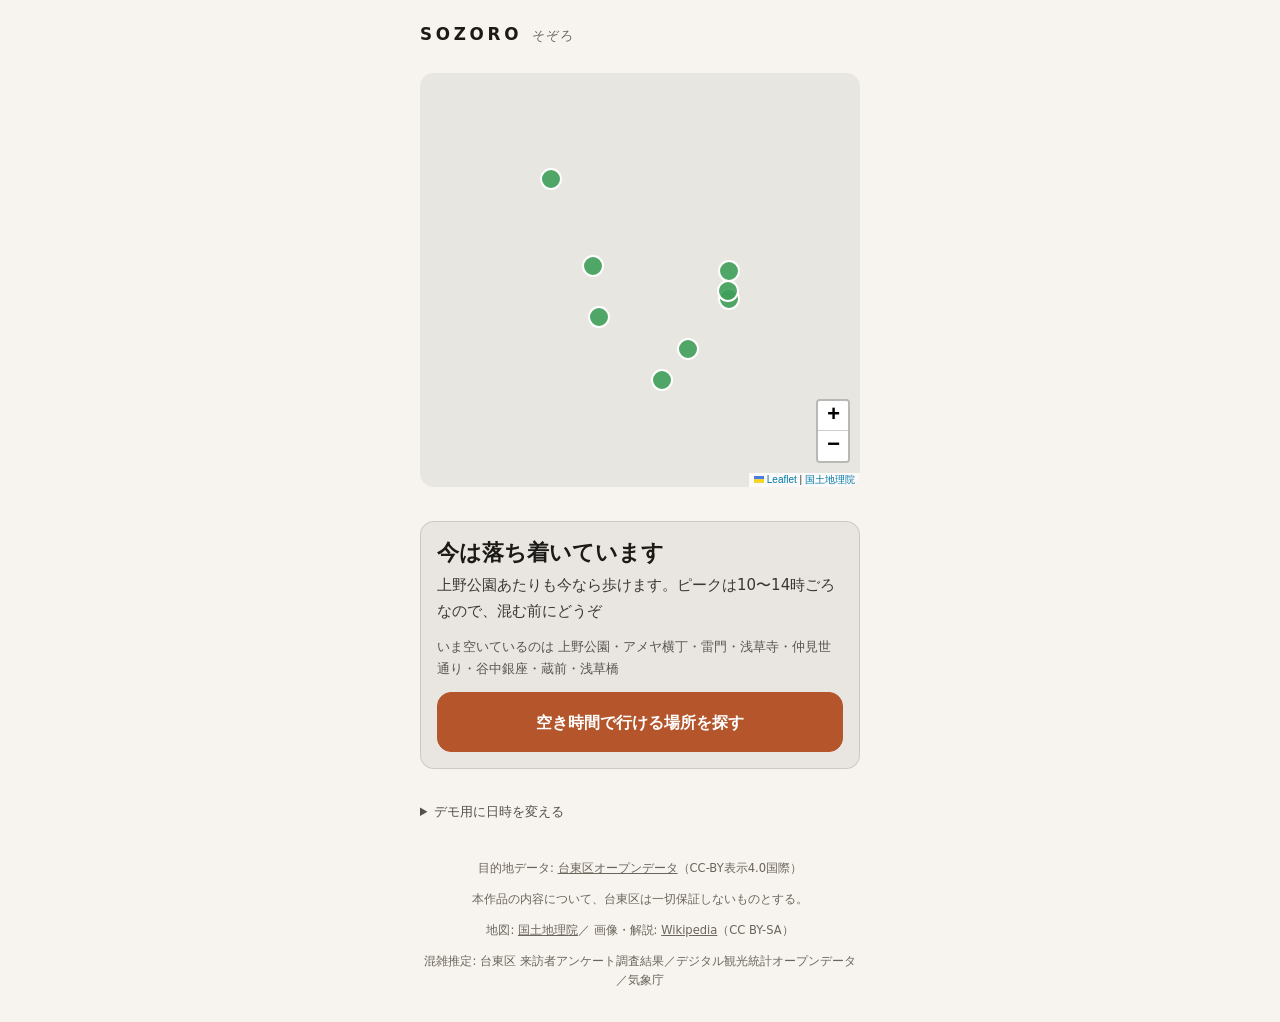
==== docs/index.html @ faacb71e "SOZORO 本体を実装（混雑推定・目的地マスタ・画面7枚） Wherewalk クローンから、都知事杯ハッカソン提出版の SOZORO へ作り替えた。  - 混雑推定: 台東区来訪者アンケート3,1" ====
<!doctype html>
<html lang="ja">
<head>
<meta charset="utf-8">
<meta name="viewport" content="width=device-width, initial-scale=1, viewport-fit=cover">
<title>SOZORO — 行き先を伏せた散歩</title>
<meta name="description" content="行き先を伏せて、方角と残り距離だけを頼りに歩く散歩アプリ。">
<meta name="theme-color" content="#12100e">
<link rel="manifest" href="manifest.webmanifest">
<link rel="icon" href="icons/icon-192.png">
<link rel="apple-touch-icon" href="icons/icon-192.png">
<link rel="stylesheet" href="vendor/leaflet.css">
<link rel="stylesheet" href="app.css">
</head>
<body>
<div class="app">

  <header class="brand">
    <span class="brand__mark">SOZORO</span>
    <span class="brand__sub">そぞろ</span>
  </header>

  <main>


    <!-- 0枚目: ホーム。混雑の提示から始める -->
    <section class="screen" id="screen-home">
      <div class="map" id="map" aria-label="台東区の主要ランドマークの混雑状況"></div>

      <div class="card" id="home-card">
        <p class="card__demo" id="home-demo" hidden>デモ表示中</p>
        <h1 class="card__title" id="home-title">混雑を調べています…</h1>
        <p class="card__body" id="home-body"></p>
        <p class="card__quiet" id="home-quiet" hidden></p>
        <button class="btn btn--primary" id="home-cta">空き時間で行ける場所を探す</button>
      </div>

      <details class="demo">
        <summary>デモ用に日時を変える</summary>
        <div class="demo__row">
          <input type="datetime-local" id="demo-time">
          <select id="demo-weather">
            <option>晴</option><option>くもり</option><option>雨</option><option>雪</option>
          </select>
        </div>
        <div class="demo__row">
          <button class="btn btn--link" id="demo-apply">この日時にする</button>
          <button class="btn btn--link" id="demo-reset">実時刻に戻す</button>
        </div>
        <p class="note note--small">
          8月は最も空く月（係数0.871）で、15時以降は混雑スコアが落ちます。
          実時刻のままだと「混んでいます」が出ないことがあるため、審査で見せる用の操作です。
        </p>
      </details>
    </section>


    <!-- 2枚目: 条件入力（気分と持ち時間）-->
    <section class="screen" id="screen-mood" hidden>
      <h1 class="lead">どんな気分ですか。</h1>
      <p class="note">場所はまだ伏せます。気分と、戻らなければいけない時間だけ教えてください。</p>

      <div class="moods" role="radiogroup" aria-label="気分">
        <button class="mood" data-layer="食べる" role="radio" aria-checked="false">
          <span class="mood__name">食べる</span>
          <span class="mood__hint">店にたどりつく</span>
        </button>
        <button class="mood" data-layer="街を見る" role="radio" aria-checked="false">
          <span class="mood__name">街に触れる</span>
          <span class="mood__hint">寺社・史跡・路地</span>
        </button>
        <button class="mood" data-layer="体験する" role="radio" aria-checked="false">
          <span class="mood__name">体験する</span>
          <span class="mood__hint">老舗・工房・銭湯</span>
        </button>
      </div>

      <div class="field">
        <label class="field__label" for="mood-minutes">次の予定までの時間</label>
        <div class="field__row">
          <input type="range" id="mood-minutes" min="20" max="120" step="10" value="30">
          <output class="field__value" id="mood-minutes-value">30 分</output>
        </div>
      </div>

      <p class="status" id="mood-status" role="status"></p>

      <div class="btn-row">
        <button class="btn btn--primary" id="mood-go" disabled>針路を決める</button>
        <button class="btn btn--quiet" id="mood-back">もどる</button>
      </div>
    </section>

    <!-- 3枚目: 針路を設定中 -->
    <section class="screen screen--center" id="screen-loading" hidden>
      <p class="loading__text" id="loading-text">針路を設定中…</p>
      <div class="loading__dial" aria-hidden="true"></div>
    </section>

    <!-- 4枚目: 運命の針路（3案）-->
    <section class="screen" id="screen-proposals" hidden>
      <h1 class="lead">運命の針路が<br>示されました。</h1>
      <p class="note">どれが何なのかは、着くまでわかりません。</p>

      <ul class="proposals" id="proposals"></ul>

      <p class="status" id="proposals-status" role="status"></p>
      <div class="btn-row">
        <button class="btn btn--quiet" id="proposals-back">気分を選び直す</button>
      </div>
    </section>

    <!-- 5枚目: 運命の旅が始まる -->
    <section class="screen screen--center" id="screen-journey" hidden>
      <p class="journey__text">運命の旅が<br>始まります。</p>
      <div class="journey__line" aria-hidden="true"></div>
    </section>


    <!-- 2枚目: ナビ -->
    <section class="screen" id="screen-nav" hidden>
      <p class="nav__caption" id="nav-caption">こっちの方角です</p>

      <div class="compass">
        <svg class="compass__dial" viewBox="0 0 200 200" aria-hidden="true">
          <circle cx="100" cy="100" r="94" class="compass__ring"/>
          <circle cx="100" cy="100" r="72" class="compass__ring compass__ring--inner"/>
        </svg>
        <svg class="compass__arrow" id="nav-arrow" viewBox="0 0 200 200" role="img"
             aria-labelledby="nav-arrow-label">
          <title id="nav-arrow-label">目的地の方角</title>
          <path d="M100 22 L138 152 L100 128 L62 152 Z"/>
        </svg>
      </div>

      <p class="distance"><span id="nav-distance">—</span></p>
      <p class="nav__sub" id="nav-sub">まっすぐ行かなくてかまいません。</p>

      <div class="field">
        <label class="field__label" for="radius-nav">到着とみなす距離</label>
        <div class="field__row">
          <input type="range" id="radius-nav" min="10" max="200" step="5" value="50">
          <output class="field__value" id="radius-nav-value">50 m</output>
        </div>
      </div>

      <div class="btn-row">
        <button class="btn" id="btn-repick">引き直す</button>
        <button class="btn btn--quiet" id="btn-quit">やめる</button>
      </div>
    </section>

    <!-- 3枚目: 到着 -->
    <section class="screen" id="screen-arrived" hidden>
      <p class="arrived__eyebrow">着きました</p>
      <h2 class="arrived__name" id="arrived-name" role="status">—</h2>
      <p class="arrived__kind" id="arrived-kind"></p>
      <img class="arrived__image" id="arrived-image" alt="" hidden>
      <p class="arrived__desc" id="arrived-desc" hidden></p>
      <p class="arrived__meta" id="arrived-meta"></p>
      <p class="arrived__credit" id="arrived-credit" hidden></p>

      <a class="btn btn--link" id="arrived-map" href="#" target="_blank" rel="noopener">地図でたしかめる</a>

      <div class="btn-row">
        <button class="btn btn--primary" id="btn-again">もう一度あるく</button>
        <button class="btn btn--quiet" id="btn-home">最初にもどる</button>
      </div>

      <section class="nearby" id="nearby" hidden>
        <h3 class="nearby__title">この近くには、こんな場所もあります</h3>
        <ul class="nearby__list" id="nearby-list"></ul>
        <p class="nearby__credit" id="nearby-credit"></p>
      </section>
    </section>

  </main>

  <p class="error" id="error" hidden></p>

  <footer class="credit">
    <p>目的地データ: <a href="https://www.city.taito.lg.jp/kusei/online/opendata/" target="_blank" rel="noopener">台東区オープンデータ</a>（CC-BY表示4.0国際）</p>
    <p>本作品の内容について、台東区は一切保証しないものとする。</p>
    <p>地図: <a href="https://maps.gsi.go.jp/development/ichiran.html" target="_blank" rel="noopener">国土地理院</a>／
       画像・解説: <a href="https://ja.wikipedia.org/" target="_blank" rel="noopener">Wikipedia</a>（CC BY-SA）</p>
    <p>混雑推定: 台東区 来訪者アンケート調査結果／デジタル観光統計オープンデータ／気象庁</p>
  </footer>

</div>
<script src="vendor/leaflet.js"></script>
<script type="module" src="js/main.js"></script>
</body>
</html>
---- docs/vendor/leaflet.css ----
/* required styles */

.leaflet-pane,
.leaflet-tile,
.leaflet-marker-icon,
.leaflet-marker-shadow,
.leaflet-tile-container,
.leaflet-pane > svg,
.leaflet-pane > canvas,
.leaflet-zoom-box,
.leaflet-image-layer,
.leaflet-layer {
	position: absolute;
	left: 0;
	top: 0;
	}
.leaflet-container {
	overflow: hidden;
	}
.leaflet-tile,
.leaflet-marker-icon,
.leaflet-marker-shadow {
	-webkit-user-select: none;
	   -moz-user-select: none;
	        user-select: none;
	  -webkit-user-drag: none;
	}
/* Prevents IE11 from highlighting tiles in blue */
.leaflet-tile::selection {
	background: transparent;
}
/* Safari renders non-retina tile on retina better with this, but Chrome is worse */
.leaflet-safari .leaflet-tile {
	image-rendering: -webkit-optimize-contrast;
	}
/* hack that prevents hw layers "stretching" when loading new tiles */
.leaflet-safari .leaflet-tile-container {
	width: 1600px;
	height: 1600px;
	-webkit-transform-origin: 0 0;
	}
.leaflet-marker-icon,
.leaflet-marker-shadow {
	display: block;
	}
/* .leaflet-container svg: reset svg max-width decleration shipped in Joomla! (joomla.org) 3.x */
/* .leaflet-container img: map is broken in FF if you have max-width: 100% on tiles */
.leaflet-container .leaflet-overlay-pane svg {
	max-width: none !important;
	max-height: none !important;
	}
.leaflet-container .leaflet-marker-pane img,
.leaflet-container .leaflet-shadow-pane img,
.leaflet-container .leaflet-tile-pane img,
.leaflet-container img.leaflet-image-layer,
.leaflet-container .leaflet-tile {
	max-width: none !important;
	max-height: none !important;
	width: auto;
	padding: 0;
	}

.leaflet-container img.leaflet-tile {
	/* See: https://bugs.chromium.org/p/chromium/issues/detail?id=600120 */
	mix-blend-mode: plus-lighter;
}

.leaflet-container.leaflet-touch-zoom {
	-ms-touch-action: pan-x pan-y;
	touch-action: pan-x pan-y;
	}
.leaflet-container.leaflet-touch-drag {
	-ms-touch-action: pinch-zoom;
	/* Fallback for FF which doesn't support pinch-zoom */
	touch-action: none;
	touch-action: pinch-zoom;
}
.leaflet-container.leaflet-touch-drag.leaflet-touch-zoom {
	-ms-touch-action: none;
	touch-action: none;
}
.leaflet-container {
	-webkit-tap-highlight-color: transparent;
}
.leaflet-container a {
	-webkit-tap-highlight-color: rgba(51, 181, 229, 0.4);
}
.leaflet-tile {
	filter: inherit;
	visibility: hidden;
	}
.leaflet-tile-loaded {
	visibility: inherit;
	}
.leaflet-zoom-box {
	width: 0;
	height: 0;
	-moz-box-sizing: border-box;
	     box-sizing: border-box;
	z-index: 800;
	}
/* workaround for https://bugzilla.mozilla.org/show_bug.cgi?id=888319 */
.leaflet-overlay-pane svg {
	-moz-user-select: none;
	}

.leaflet-pane         { z-index: 400; }

.leaflet-tile-pane    { z-index: 200; }
.leaflet-overlay-pane { z-index: 400; }
.leaflet-shadow-pane  { z-index: 500; }
.leaflet-marker-pane  { z-index: 600; }
.leaflet-tooltip-pane   { z-index: 650; }
.leaflet-popup-pane   { z-index: 700; }

.leaflet-map-pane canvas { z-index: 100; }
.leaflet-map-pane svg    { z-index: 200; }

.leaflet-vml-shape {
	width: 1px;
	height: 1px;
	}
.lvml {
	behavior: url(#default#VML);
	display: inline-block;
	position: absolute;
	}


/* control positioning */

.leaflet-control {
	position: relative;
	z-index: 800;
	pointer-events: visiblePainted; /* IE 9-10 doesn't have auto */
	pointer-events: auto;
	}
.leaflet-top,
.leaflet-bottom {
	position: absolute;
	z-index: 1000;
	pointer-events: none;
	}
.leaflet-top {
	top: 0;
	}
.leaflet-right {
	right: 0;
	}
.leaflet-bottom {
	bottom: 0;
	}
.leaflet-left {
	left: 0;
	}
.leaflet-control {
	float: left;
	clear: both;
	}
.leaflet-right .leaflet-control {
	float: right;
	}
.leaflet-top .leaflet-control {
	margin-top: 10px;
	}
.leaflet-bottom .leaflet-control {
	margin-bottom: 10px;
	}
.leaflet-left .leaflet-control {
	margin-left: 10px;
	}
.leaflet-right .leaflet-control {
	margin-right: 10px;
	}


/* zoom and fade animations */

.leaflet-fade-anim .leaflet-popup {
	opacity: 0;
	-webkit-transition: opacity 0.2s linear;
	   -moz-transition: opacity 0.2s linear;
	        transition: opacity 0.2s linear;
	}
.leaflet-fade-anim .leaflet-map-pane .leaflet-popup {
	opacity: 1;
	}
.leaflet-zoom-animated {
	-webkit-transform-origin: 0 0;
	    -ms-transform-origin: 0 0;
	        transform-origin: 0 0;
	}
svg.leaflet-zoom-animated {
	will-change: transform;
}

.leaflet-zoom-anim .leaflet-zoom-animated {
	-webkit-transition: -webkit-transform 0.25s cubic-bezier(0,0,0.25,1);
	   -moz-transition:    -moz-transform 0.25s cubic-bezier(0,0,0.25,1);
	        transition:         transform 0.25s cubic-bezier(0,0,0.25,1);
	}
.leaflet-zoom-anim .leaflet-tile,
.leaflet-pan-anim .leaflet-tile {
	-webkit-transition: none;
	   -moz-transition: none;
	        transition: none;
	}

.leaflet-zoom-anim .leaflet-zoom-hide {
	visibility: hidden;
	}


/* cursors */

.leaflet-interactive {
	cursor: pointer;
	}
.leaflet-grab {
	cursor: -webkit-grab;
	cursor:    -moz-grab;
	cursor:         grab;
	}
.leaflet-crosshair,
.leaflet-crosshair .leaflet-interactive {
	cursor: crosshair;
	}
.leaflet-popup-pane,
.leaflet-control {
	cursor: auto;
	}
.leaflet-dragging .leaflet-grab,
.leaflet-dragging .leaflet-grab .leaflet-interactive,
.leaflet-dragging .leaflet-marker-draggable {
	cursor: move;
	cursor: -webkit-grabbing;
	cursor:    -moz-grabbing;
	cursor:         grabbing;
	}

/* marker & overlays interactivity */
.leaflet-marker-icon,
.leaflet-marker-shadow,
.leaflet-image-layer,
.leaflet-pane > svg path,
.leaflet-tile-container {
	pointer-events: none;
	}

.leaflet-marker-icon.leaflet-interactive,
.leaflet-image-layer.leaflet-interactive,
.leaflet-pane > svg path.leaflet-interactive,
svg.leaflet-image-layer.leaflet-interactive path {
	pointer-events: visiblePainted; /* IE 9-10 doesn't have auto */
	pointer-events: auto;
	}

/* visual tweaks */

.leaflet-container {
	background: #ddd;
	outline-offset: 1px;
	}
.leaflet-container a {
	color: #0078A8;
	}
.leaflet-zoom-box {
	border: 2px dotted #38f;
	background: rgba(255,255,255,0.5);
	}


/* general typography */
.leaflet-container {
	font-family: "Helvetica Neue", Arial, Helvetica, sans-serif;
	font-size: 12px;
	font-size: 0.75rem;
	line-height: 1.5;
	}


/* general toolbar styles */

.leaflet-bar {
	box-shadow: 0 1px 5px rgba(0,0,0,0.65);
	border-radius: 4px;
	}
.leaflet-bar a {
	background-color: #fff;
	border-bottom: 1px solid #ccc;
	width: 26px;
	height: 26px;
	line-height: 26px;
	display: block;
	text-align: center;
	text-decoration: none;
	color: black;
	}
.leaflet-bar a,
.leaflet-control-layers-toggle {
	background-position: 50% 50%;
	background-repeat: no-repeat;
	display: block;
	}
.leaflet-bar a:hover,
.leaflet-bar a:focus {
	background-color: #f4f4f4;
	}
.leaflet-bar a:first-child {
	border-top-left-radius: 4px;
	border-top-right-radius: 4px;
	}
.leaflet-bar a:last-child {
	border-bottom-left-radius: 4px;
	border-bottom-right-radius: 4px;
	border-bottom: none;
	}
.leaflet-bar a.leaflet-disabled {
	cursor: default;
	background-color: #f4f4f4;
	color: #bbb;
	}

.leaflet-touch .leaflet-bar a {
	width: 30px;
	height: 30px;
	line-height: 30px;
	}
.leaflet-touch .leaflet-bar a:first-child {
	border-top-left-radius: 2px;
	border-top-right-radius: 2px;
	}
.leaflet-touch .leaflet-bar a:last-child {
	border-bottom-left-radius: 2px;
	border-bottom-right-radius: 2px;
	}

/* zoom control */

.leaflet-control-zoom-in,
.leaflet-control-zoom-out {
	font: bold 18px 'Lucida Console', Monaco, monospace;
	text-indent: 1px;
	}

.leaflet-touch .leaflet-control-zoom-in, .leaflet-touch .leaflet-control-zoom-out  {
	font-size: 22px;
	}


/* layers control */

.leaflet-control-layers {
	box-shadow: 0 1px 5px rgba(0,0,0,0.4);
	background: #fff;
	border-radius: 5px;
	}
.leaflet-control-layers-toggle {
	background-image: url(images/layers.png);
	width: 36px;
	height: 36px;
	}
.leaflet-retina .leaflet-control-layers-toggle {
	background-image: url(images/layers-2x.png);
	background-size: 26px 26px;
	}
.leaflet-touch .leaflet-control-layers-toggle {
	width: 44px;
	height: 44px;
	}
.leaflet-control-layers .leaflet-control-layers-list,
.leaflet-control-layers-expanded .leaflet-control-layers-toggle {
	display: none;
	}
.leaflet-control-layers-expanded .leaflet-control-layers-list {
	display: block;
	position: relative;
	}
.leaflet-control-layers-expanded {
	padding: 6px 10px 6px 6px;
	color: #333;
	background: #fff;
	}
.leaflet-control-layers-scrollbar {
	overflow-y: scroll;
	overflow-x: hidden;
	padding-right: 5px;
	}
.leaflet-control-layers-selector {
	margin-top: 2px;
	position: relative;
	top: 1px;
	}
.leaflet-control-layers label {
	display: block;
	font-size: 13px;
	font-size: 1.08333em;
	}
.leaflet-control-layers-separator {
	height: 0;
	border-top: 1px solid #ddd;
	margin: 5px -10px 5px -6px;
	}

/* Default icon URLs */
.leaflet-default-icon-path { /* used only in path-guessing heuristic, see L.Icon.Default */
	background-image: url(images/marker-icon.png);
	}


/* attribution and scale controls */

.leaflet-container .leaflet-control-attribution {
	background: #fff;
	background: rgba(255, 255, 255, 0.8);
	margin: 0;
	}
.leaflet-control-attribution,
.leaflet-control-scale-line {
	padding: 0 5px;
	color: #333;
	line-height: 1.4;
	}
.leaflet-control-attribution a {
	text-decoration: none;
	}
.leaflet-control-attribution a:hover,
.leaflet-control-attribution a:focus {
	text-decoration: underline;
	}
.leaflet-attribution-flag {
	display: inline !important;
	vertical-align: baseline !important;
	width: 1em;
	height: 0.6669em;
	}
.leaflet-left .leaflet-control-scale {
	margin-left: 5px;
	}
.leaflet-bottom .leaflet-control-scale {
	margin-bottom: 5px;
	}
.leaflet-control-scale-line {
	border: 2px solid #777;
	border-top: none;
	line-height: 1.1;
	padding: 2px 5px 1px;
	white-space: nowrap;
	-moz-box-sizing: border-box;
	     box-sizing: border-box;
	background: rgba(255, 255, 255, 0.8);
	text-shadow: 1px 1px #fff;
	}
.leaflet-control-scale-line:not(:first-child) {
	border-top: 2px solid #777;
	border-bottom: none;
	margin-top: -2px;
	}
.leaflet-control-scale-line:not(:first-child):not(:last-child) {
	border-bottom: 2px solid #777;
	}

.leaflet-touch .leaflet-control-attribution,
.leaflet-touch .leaflet-control-layers,
.leaflet-touch .leaflet-bar {
	box-shadow: none;
	}
.leaflet-touch .leaflet-control-layers,
.leaflet-touch .leaflet-bar {
	border: 2px solid rgba(0,0,0,0.2);
	background-clip: padding-box;
	}


/* popup */

.leaflet-popup {
	position: absolute;
	text-align: center;
	margin-bottom: 20px;
	}
.leaflet-popup-content-wrapper {
	padding: 1px;
	text-align: left;
	border-radius: 12px;
	}
.leaflet-popup-content {
	margin: 13px 24px 13px 20px;
	line-height: 1.3;
	font-size: 13px;
	font-size: 1.08333em;
	min-height: 1px;
	}
.leaflet-popup-content p {
	margin: 17px 0;
	margin: 1.3em 0;
	}
.leaflet-popup-tip-container {
	width: 40px;
	height: 20px;
	position: absolute;
	left: 50%;
	margin-top: -1px;
	margin-left: -20px;
	overflow: hidden;
	pointer-events: none;
	}
.leaflet-popup-tip {
	width: 17px;
	height: 17px;
	padding: 1px;

	margin: -10px auto 0;
	pointer-events: auto;

	-webkit-transform: rotate(45deg);
	   -moz-transform: rotate(45deg);
	    -ms-transform: rotate(45deg);
	        transform: rotate(45deg);
	}
.leaflet-popup-content-wrapper,
.leaflet-popup-tip {
	background: white;
	color: #333;
	box-shadow: 0 3px 14px rgba(0,0,0,0.4);
	}
.leaflet-container a.leaflet-popup-close-button {
	position: absolute;
	top: 0;
	right: 0;
	border: none;
	text-align: center;
	width: 24px;
	height: 24px;
	font: 16px/24px Tahoma, Verdana, sans-serif;
	color: #757575;
	text-decoration: none;
	background: transparent;
	}
.leaflet-container a.leaflet-popup-close-button:hover,
.leaflet-container a.leaflet-popup-close-button:focus {
	color: #585858;
	}
.leaflet-popup-scrolled {
	overflow: auto;
	}

.leaflet-oldie .leaflet-popup-content-wrapper {
	-ms-zoom: 1;
	}
.leaflet-oldie .leaflet-popup-tip {
	width: 24px;
	margin: 0 auto;

	-ms-filter: "progid:DXImageTransform.Microsoft.Matrix(M11=0.70710678, M12=0.70710678, M21=-0.70710678, M22=0.70710678)";
	filter: progid:DXImageTransform.Microsoft.Matrix(M11=0.70710678, M12=0.70710678, M21=-0.70710678, M22=0.70710678);
	}

.leaflet-oldie .leaflet-control-zoom,
.leaflet-oldie .leaflet-control-layers,
.leaflet-oldie .leaflet-popup-content-wrapper,
.leaflet-oldie .leaflet-popup-tip {
	border: 1px solid #999;
	}


/* div icon */

.leaflet-div-icon {
	background: #fff;
	border: 1px solid #666;
	}


/* Tooltip */
/* Base styles for the element that has a tooltip */
.leaflet-tooltip {
	position: absolute;
	padding: 6px;
	background-color: #fff;
	border: 1px solid #fff;
	border-radius: 3px;
	color: #222;
	white-space: nowrap;
	-webkit-user-select: none;
	-moz-user-select: none;
	-ms-user-select: none;
	user-select: none;
	pointer-events: none;
	box-shadow: 0 1px 3px rgba(0,0,0,0.4);
	}
.leaflet-tooltip.leaflet-interactive {
	cursor: pointer;
	pointer-events: auto;
	}
.leaflet-tooltip-top:before,
.leaflet-tooltip-bottom:before,
.leaflet-tooltip-left:before,
.leaflet-tooltip-right:before {
	position: absolute;
	pointer-events: none;
	border: 6px solid transparent;
	background: transparent;
	content: "";
	}

/* Directions */

.leaflet-tooltip-bottom {
	margin-top: 6px;
}
.leaflet-tooltip-top {
	margin-top: -6px;
}
.leaflet-tooltip-bottom:before,
.leaflet-tooltip-top:before {
	left: 50%;
	margin-left: -6px;
	}
.leaflet-tooltip-top:before {
	bottom: 0;
	margin-bottom: -12px;
	border-top-color: #fff;
	}
.leaflet-tooltip-bottom:before {
	top: 0;
	margin-top: -12px;
	margin-left: -6px;
	border-bottom-color: #fff;
	}
.leaflet-tooltip-left {
	margin-left: -6px;
}
.leaflet-tooltip-right {
	margin-left: 6px;
}
.leaflet-tooltip-left:before,
.leaflet-tooltip-right:before {
	top: 50%;
	margin-top: -6px;
	}
.leaflet-tooltip-left:before {
	right: 0;
	margin-right: -12px;
	border-left-color: #fff;
	}
.leaflet-tooltip-right:before {
	left: 0;
	margin-left: -12px;
	border-right-color: #fff;
	}

/* Printing */

@media print {
	/* Prevent printers from removing background-images of controls. */
	.leaflet-control {
		-webkit-print-color-adjust: exact;
		print-color-adjust: exact;
		}
	}
---- docs/app.css ----
/* SOZORO — 屋外で片手で見る前提。文字は大きく、要素は少なく。 */

:root {
  --bg: #f7f4ef;
  --surface: #ffffff;
  --ink: #1c1a17;
  --ink-soft: #6b655c;
  --line: #e0d9cd;
  --accent: #b4552b;
  --accent-ink: #ffffff;
  --radius: 14px;
}

@media (prefers-color-scheme: dark) {
  :root {
    --bg: #12100e;
    --surface: #1d1a17;
    --ink: #f2eee7;
    --ink-soft: #9d958a;
    --line: #322d27;
    --accent: #e0763f;
    --accent-ink: #17130f;
  }
}

* { box-sizing: border-box; }

body {
  margin: 0;
  background: var(--bg);
  color: var(--ink);
  font-family: system-ui, -apple-system, 'Hiragino Sans', 'Noto Sans JP', sans-serif;
  line-height: 1.7;
  -webkit-text-size-adjust: 100%;
}

.app {
  max-width: 30rem;
  margin: 0 auto;
  min-height: 100dvh;
  padding: max(1.25rem, env(safe-area-inset-top)) 1.25rem
           max(1.25rem, env(safe-area-inset-bottom));
  display: flex;
  flex-direction: column;
  gap: 1.5rem;
}

/* ヘッダ */
.brand { display: flex; align-items: baseline; gap: .6rem; }
.brand__mark { font-size: 1.05rem; font-weight: 700; letter-spacing: .22em; }
.brand__sub { font-size: .8rem; color: var(--ink-soft); letter-spacing: .1em; }

main { flex: 1; display: flex; }

.screen {
  flex: 1;
  display: flex;
  flex-direction: column;
  gap: 1.25rem;
}
.screen[hidden] { display: none; }

/* テキスト */
.lead { margin: 0; font-size: 2rem; line-height: 1.35; letter-spacing: .02em; }
.note { margin: 0; color: var(--ink-soft); font-size: .95rem; }
.note strong { color: var(--ink); }

.status {
  margin: 0;
  font-size: .9rem;
  color: var(--ink-soft);
  padding: .7rem .9rem;
  background: var(--surface);
  border: 1px solid var(--line);
  border-radius: var(--radius);
}
.status[data-state='ready'] { color: var(--ink); }
.status[data-state='error'] { color: var(--accent); }

.privacy { margin: 0; font-size: .78rem; color: var(--ink-soft); }

/* スライダー */
.field { display: flex; flex-direction: column; gap: .5rem; }
.field__label { font-size: .85rem; color: var(--ink-soft); }
.field__row { display: flex; align-items: center; gap: .9rem; }
.field__value {
  min-width: 4.2rem;
  text-align: right;
  font-variant-numeric: tabular-nums;
  font-size: 1.05rem;
  font-weight: 600;
}
.field__hint { margin: 0; font-size: .78rem; color: var(--ink-soft); }

input[type='range'] {
  flex: 1;
  accent-color: var(--accent);
  height: 2.75rem; /* 指で触れる高さを確保する */
}

/* ボタン */
.btn {
  display: block;
  width: 100%;
  padding: .95rem 1rem;
  font: inherit;
  font-weight: 600;
  text-align: center;
  text-decoration: none;
  color: var(--ink);
  background: var(--surface);
  border: 1px solid var(--line);
  border-radius: var(--radius);
  cursor: pointer;
}
.btn:disabled { opacity: .45; cursor: default; }
.btn--primary { background: var(--accent); border-color: var(--accent); color: var(--accent-ink); }
.btn--quiet { background: transparent; border-color: transparent; color: var(--ink-soft); }
.btn--link { color: var(--ink-soft); font-weight: 500; font-size: .9rem; }
.btn-row { display: flex; gap: .75rem; }

/* ナビ画面 */
.nav__caption { margin: 0; text-align: center; color: var(--ink-soft); font-size: .9rem; }
.nav__sub { margin: 0; text-align: center; color: var(--ink-soft); font-size: .85rem; }

.compass {
  position: relative;
  width: min(72vw, 17rem);
  aspect-ratio: 1;
  margin: 0 auto;
}
.compass__dial, .compass__arrow { position: absolute; inset: 0; width: 100%; height: 100%; }
.compass__ring { fill: none; stroke: var(--line); stroke-width: 2; }
.compass__ring--inner { stroke-dasharray: 2 10; stroke-linecap: round; }

.compass__arrow {
  transform: rotate(var(--rotation, 0deg));
  transition: transform .25s ease-out;
}
.compass__arrow path { fill: var(--accent); }

@media (prefers-reduced-motion: reduce) {
  .compass__arrow { transition: none; }
}

.distance {
  margin: 0;
  text-align: center;
  font-size: 3rem;
  font-weight: 700;
  font-variant-numeric: tabular-nums;
  letter-spacing: .01em;
}

/* 到着画面 */
.arrived__eyebrow { margin: 0; color: var(--ink-soft); font-size: .9rem; letter-spacing: .1em; }
.arrived__name { margin: 0; font-size: 2rem; line-height: 1.35; }
.arrived__kind { margin: 0; color: var(--accent); font-weight: 600; }
.arrived__meta { margin: 0; color: var(--ink-soft); font-size: .85rem; }

/* エラー */
.error {
  margin: 0;
  padding: .8rem .9rem;
  border-radius: var(--radius);
  background: var(--surface);
  border: 1px solid var(--accent);
  color: var(--accent);
  font-size: .85rem;
}

/* 出典表示（ODbL の帰属表示） */
.credit { margin: 0; font-size: .72rem; color: var(--ink-soft); text-align: center; }
.credit a { color: inherit; }

/* ── ホーム画面（地図＋混雑カード）───────────────────────────── */
.map {
  height: 46vh;
  min-height: 260px;
  border-radius: 14px;
  overflow: hidden;
  background: #e8e6e1;
}
.map .leaflet-control-attribution {
  font-size: 10px;
}

.card {
  margin-top: 14px;
  padding: 16px;
  border-radius: 14px;
  background: color-mix(in srgb, currentColor 6%, transparent);
  border: 1px solid color-mix(in srgb, currentColor 14%, transparent);
}
.card__demo {
  margin: 0 0 6px;
  font-size: 12px;
  font-weight: 700;
  letter-spacing: .08em;
  color: #d98a2a;
}
.card__title {
  margin: 0 0 6px;
  font-size: 22px;
  line-height: 1.35;
}
.card__body {
  margin: 0 0 12px;
  font-size: 15px;
  line-height: 1.7;
  opacity: .85;
}
.card__quiet {
  margin: 0 0 12px;
  font-size: 13px;
  opacity: .7;
}

/* デモ用の操作。審査で見せるためのものなので畳んでおく */
.demo {
  margin-top: 12px;
  font-size: 13px;
  opacity: .75;
}
.demo summary { cursor: pointer; }
.demo__row {
  display: flex;
  gap: 8px;
  align-items: center;
  margin-top: 8px;
  flex-wrap: wrap;
}
.note--small { font-size: 12px; line-height: 1.6; }

/* ── 気分の選択（②）───────────────────────────────────────── */
.moods {
  display: grid;
  gap: 10px;
  margin: 18px 0 8px;
}
.mood {
  display: flex;
  flex-direction: column;
  gap: 4px;
  padding: 14px 16px;
  border-radius: 12px;
  text-align: left;
  cursor: pointer;
  color: inherit;
  background: color-mix(in srgb, currentColor 5%, transparent);
  border: 1px solid color-mix(in srgb, currentColor 16%, transparent);
}
.mood[aria-checked="true"] {
  background: color-mix(in srgb, currentColor 14%, transparent);
  border-color: currentColor;
}
.mood__name { font-size: 17px; font-weight: 700; }
.mood__hint { font-size: 13px; opacity: .65; }

/* ── 針路を設定中（③）─────────────────────────────────────── */
.screen--center {
  min-height: 50vh;
  display: flex;
  flex-direction: column;
  gap: 22px;
  align-items: center;
  justify-content: center;
}
.loading__text { font-size: 18px; letter-spacing: .06em; }
.loading__dial {
  width: 56px;
  height: 56px;
  border-radius: 50%;
  border: 3px solid color-mix(in srgb, currentColor 20%, transparent);
  border-top-color: currentColor;
  animation: spin 1.1s linear infinite;
}
@keyframes spin { to { transform: rotate(360deg); } }

/* ── 3案（④）─────────────────────────────────────────────── */
.proposals { list-style: none; padding: 0; margin: 18px 0 8px; display: grid; gap: 12px; }
.proposal {
  display: grid;
  grid-template-columns: 84px 1fr;
  gap: 14px;
  align-items: center;
  width: 100%;
  padding: 12px;
  border-radius: 12px;
  text-align: left;
  cursor: pointer;
  color: inherit;
  background: color-mix(in srgb, currentColor 5%, transparent);
  border: 1px solid color-mix(in srgb, currentColor 16%, transparent);
}
/* 正体を伏せる。画像があればモザイク、無ければ記号で代替する */
.proposal__thumb {
  width: 84px;
  height: 84px;
  border-radius: 10px;
  overflow: hidden;
  display: grid;
  place-items: center;
  background: color-mix(in srgb, currentColor 12%, transparent);
}
.proposal__thumb img {
  width: 100%; height: 100%; object-fit: cover;
  filter: blur(9px) saturate(1.2);
  transform: scale(1.25);
}
.proposal__thumb span { font-size: 26px; opacity: .5; }
.proposal__teaser { font-size: 15px; font-weight: 700; line-height: 1.5; }
.proposal__meta { margin-top: 6px; font-size: 13px; opacity: .7; line-height: 1.6; }

/* ── 到着（⑧）─────────────────────────────────────────────── */
.arrived__image {
  width: 100%;
  max-height: 240px;
  object-fit: cover;
  border-radius: 12px;
  margin: 12px 0;
}
.arrived__desc { font-size: 15px; line-height: 1.8; opacity: .85; }
.arrived__credit { font-size: 11px; opacity: .55; }

/* ── 運命の旅が始まる（⑤）──────────────────────────────────── */
.journey__text {
  font-size: 26px;
  line-height: 1.6;
  text-align: center;
  letter-spacing: .04em;
  animation: fade-up .9s ease-out both;
}
.journey__line {
  width: 2px;
  height: 0;
  background: currentColor;
  opacity: .5;
  animation: grow-line 1.4s ease-in-out .3s both;
}
@keyframes fade-up {
  from { opacity: 0; transform: translateY(8px); }
  to   { opacity: 1; transform: none; }
}
@keyframes grow-line { from { height: 0; } to { height: 84px; } }

/* ── 到着後の周辺スポット（⑧の下スクロール）─────────────────── */
.nearby { margin-top: 28px; }
.nearby__title {
  margin: 0 0 12px;
  font-size: 15px;
  font-weight: 700;
  opacity: .8;
}
.nearby__list {
  list-style: none;
  padding: 0;
  margin: 0;
  display: grid;
  gap: 10px;
}
.nearby__item {
  display: grid;
  grid-template-columns: 64px 1fr;
  gap: 12px;
  align-items: center;
  padding: 8px;
  border-radius: 10px;
  background: color-mix(in srgb, currentColor 5%, transparent);
}
.nearby__thumb {
  width: 64px;
  height: 64px;
  border-radius: 8px;
  object-fit: cover;
  background: color-mix(in srgb, currentColor 12%, transparent);
}
.nearby__thumb--blank { display: grid; place-items: center; font-size: 22px; opacity: .5; }
.nearby__name { font-size: 15px; font-weight: 700; }
.nearby__meta { font-size: 12px; opacity: .65; margin-top: 2px; }
.nearby__credit { margin-top: 12px; font-size: 11px; opacity: .5; line-height: 1.6; }
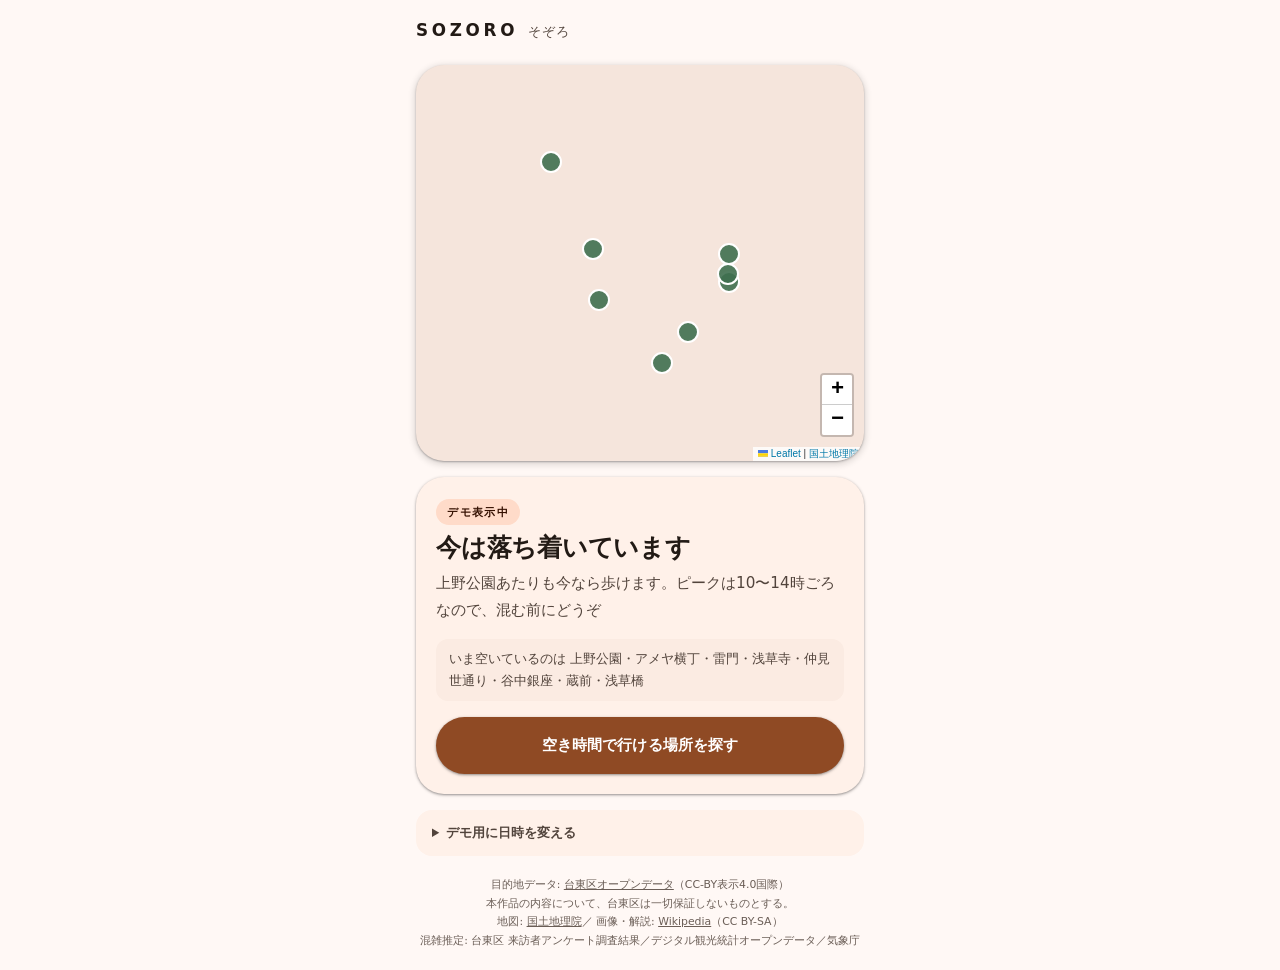
==== commit 16c40471: "Material 3 Expressive の見た目を適用し、3案が2件になる不具合を修正 見た目が「のっぺりしている」という指摘に対し、Compose Multiplatform への 移行ではなく" ====
--- a/docs/index.html
+++ b/docs/index.html
@@ -5,7 +5,8 @@
 <meta name="viewport" content="width=device-width, initial-scale=1, viewport-fit=cover">
 <title>SOZORO — 行き先を伏せた散歩</title>
 <meta name="description" content="行き先を伏せて、方角と残り距離だけを頼りに歩く散歩アプリ。">
-<meta name="theme-color" content="#12100e">
+<meta name="theme-color" content="#fff8f5" media="(prefers-color-scheme: light)">
+<meta name="theme-color" content="#1a120d" media="(prefers-color-scheme: dark)">
 <link rel="manifest" href="manifest.webmanifest">
 <link rel="icon" href="icons/icon-192.png">
 <link rel="apple-touch-icon" href="icons/icon-192.png">
--- a/docs/app.css
+++ b/docs/app.css
@@ -1,25 +1,102 @@
-/* SOZORO — 屋外で片手で見る前提。文字は大きく、要素は少なく。 */
+/* SOZORO — Material 3 Expressive の設計に沿ったスタイル。
+ *
+ * 屋外で片手で見る前提。文字は大きく、要素は少なく。
+ * M3 Expressive で変わったのは主に4点で、ここではそれを再現している。
+ *   1. 角が丸い（ボタンは丸薬型、カードは 16〜28px）
+ *   2. 影が強い（押すとさらに持ち上がる）
+ *   3. 字が太く大きい
+ *   4. 形が動く（押すと角丸が変わる shape morphing）
+ * 色は M3 の「ロール」で持つ。surface を階層で分けるのが M3 の肝で、
+ * 面ごとに濃さを変えることで、線を引かずに階層が出る＝のっぺりしなくなる。
+ */
 
 :root {
-  --bg: #f7f4ef;
-  --surface: #ffffff;
-  --ink: #1c1a17;
-  --ink-soft: #6b655c;
-  --line: #e0d9cd;
-  --accent: #b4552b;
-  --accent-ink: #ffffff;
-  --radius: 14px;
+  color-scheme: light dark;
+
+  /* ── 色ロール（種色は下町の朱）───────────────────────────── */
+  --primary: #8f4a24;
+  --on-primary: #ffffff;
+  --primary-container: #ffdbc9;
+  --on-primary-container: #351000;
+  --secondary-container: #f7ded1;
+  --on-secondary-container: #2c160a;
+
+  --surface: #fff8f5;
+  --surface-lowest: #ffffff;
+  --surface-low: #fff1e9;
+  --surface-mid: #fbebe2;
+  --surface-high: #f5e5dc;
+  --surface-highest: #efdfd6;
+
+  --on-surface: #221a15;
+  --on-surface-variant: #52443c;
+  --outline: #85736a;
+  --outline-variant: #d8c2b8;
+
+  --error: #ba1a1a;
+  --on-error-container: #410002;
+  --error-container: #ffdad6;
+
+  /* 混雑の3段階。地図のマーカーと揃える */
+  --calm: #3f6f4f;
+  --busy: #8a6516;
+  --crowded: #b3261e;
+
+  /* ── シェイプ（Expressive は総じて大きい）─────────────────── */
+  --shape-xs: 8px;
+  --shape-s: 12px;
+  --shape-m: 16px;
+  --shape-l: 20px;
+  --shape-xl: 28px;
+  --shape-full: 999px;
+
+  /* ── エレベーション（M3 の影）───────────────────────────── */
+  --elev-1: 0 1px 2px rgba(0, 0, 0, .28), 0 1px 3px 1px rgba(0, 0, 0, .12);
+  --elev-2: 0 1px 2px rgba(0, 0, 0, .28), 0 2px 6px 2px rgba(0, 0, 0, .12);
+  --elev-3: 0 1px 3px rgba(0, 0, 0, .28), 0 4px 8px 3px rgba(0, 0, 0, .12);
+  --elev-4: 0 2px 3px rgba(0, 0, 0, .28), 0 6px 10px 4px rgba(0, 0, 0, .12);
+
+  /* ── モーション（M3 の emphasized カーブ）──────────────── */
+  --ease: cubic-bezier(.2, 0, 0, 1);
+  --ease-out: cubic-bezier(.05, .7, .1, 1);
+  --dur-short: 150ms;
+  --dur-mid: 300ms;
+  --dur-long: 500ms;
 }
 
 @media (prefers-color-scheme: dark) {
   :root {
-    --bg: #12100e;
-    --surface: #1d1a17;
-    --ink: #f2eee7;
-    --ink-soft: #9d958a;
-    --line: #322d27;
-    --accent: #e0763f;
-    --accent-ink: #17130f;
+    --primary: #ffb68f;
+    --on-primary: #542100;
+    --primary-container: #73330c;
+    --on-primary-container: #ffdbc9;
+    --secondary-container: #5a4034;
+    --on-secondary-container: #f7ded1;
+
+    --surface: #1a120d;
+    --surface-lowest: #140d09;
+    --surface-low: #221a15;
+    --surface-mid: #271e18;
+    --surface-high: #322822;
+    --surface-highest: #3d332d;
+
+    --on-surface: #f0dfd7;
+    --on-surface-variant: #d8c2b8;
+    --outline: #a08d83;
+    --outline-variant: #52443c;
+
+    --error: #ffb4ab;
+    --on-error-container: #ffdad6;
+    --error-container: #93000a;
+
+    --calm: #8fd6a4;
+    --busy: #f0c261;
+    --crowded: #ffb4ab;
+
+    --elev-1: 0 1px 3px rgba(0, 0, 0, .6), 0 1px 2px rgba(0, 0, 0, .4);
+    --elev-2: 0 2px 6px 2px rgba(0, 0, 0, .55), 0 1px 2px rgba(0, 0, 0, .5);
+    --elev-3: 0 4px 8px 3px rgba(0, 0, 0, .55), 0 1px 3px rgba(0, 0, 0, .5);
+    --elev-4: 0 6px 10px 4px rgba(0, 0, 0, .55), 0 2px 3px rgba(0, 0, 0, .5);
   }
 }
 
@@ -27,8 +104,8 @@
 
 body {
   margin: 0;
-  background: var(--bg);
-  color: var(--ink);
+  background: var(--surface);
+  color: var(--on-surface);
   font-family: system-ui, -apple-system, 'Hiragino Sans', 'Noto Sans JP', sans-serif;
   line-height: 1.7;
   -webkit-text-size-adjust: 100%;
@@ -38,344 +115,434 @@
   max-width: 30rem;
   margin: 0 auto;
   min-height: 100dvh;
-  padding: max(1.25rem, env(safe-area-inset-top)) 1.25rem
+  padding: max(1rem, env(safe-area-inset-top)) 1rem
            max(1.25rem, env(safe-area-inset-bottom));
   display: flex;
   flex-direction: column;
+  gap: 1.25rem;
+}
+
+/* ── ヘッダ ─────────────────────────────────────────────── */
+.brand { display: flex; align-items: baseline; gap: .6rem; }
+.brand__mark {
+  font-size: 1.05rem;
+  font-weight: 800;          /* Expressive は字が太い */
+  letter-spacing: .22em;
+}
+.brand__sub { font-size: .8rem; color: var(--on-surface-variant); letter-spacing: .1em; }
+
+main { flex: 1; display: flex; }
+
+.screen { flex: 1; display: flex; flex-direction: column; gap: 1rem; }
+.screen[hidden] { display: none; }
+.screen--center {
+  min-height: 50vh;
+  align-items: center;
+  justify-content: center;
   gap: 1.5rem;
 }
 
-/* ヘッダ */
-.brand { display: flex; align-items: baseline; gap: .6rem; }
-.brand__mark { font-size: 1.05rem; font-weight: 700; letter-spacing: .22em; }
-.brand__sub { font-size: .8rem; color: var(--ink-soft); letter-spacing: .1em; }
-
-main { flex: 1; display: flex; }
-
-.screen {
-  flex: 1;
-  display: flex;
-  flex-direction: column;
-  gap: 1.25rem;
-}
-.screen[hidden] { display: none; }
-
-/* テキスト */
-.lead { margin: 0; font-size: 2rem; line-height: 1.35; letter-spacing: .02em; }
-.note { margin: 0; color: var(--ink-soft); font-size: .95rem; }
-.note strong { color: var(--ink); }
+/* 画面が切り替わるときに、下から持ち上がる */
+.screen:not([hidden]) { animation: screen-in var(--dur-mid) var(--ease-out) both; }
+@keyframes screen-in {
+  from { opacity: 0; transform: translateY(10px); }
+  to   { opacity: 1; transform: none; }
+}
+
+/* ── タイポ（M3 タイプスケール・Expressive は太め）────────── */
+.lead {
+  margin: 0;
+  font-size: 2rem;
+  line-height: 1.3;
+  font-weight: 800;
+  letter-spacing: -.01em;
+}
+.note { margin: 0; color: var(--on-surface-variant); font-size: .95rem; }
+.note strong { color: var(--on-surface); font-weight: 700; }
+.note--small { font-size: .8rem; line-height: 1.65; }
 
 .status {
   margin: 0;
-  font-size: .9rem;
-  color: var(--ink-soft);
-  padding: .7rem .9rem;
-  background: var(--surface);
-  border: 1px solid var(--line);
-  border-radius: var(--radius);
-}
-.status[data-state='ready'] { color: var(--ink); }
-.status[data-state='error'] { color: var(--accent); }
-
-.privacy { margin: 0; font-size: .78rem; color: var(--ink-soft); }
-
-/* スライダー */
-.field { display: flex; flex-direction: column; gap: .5rem; }
-.field__label { font-size: .85rem; color: var(--ink-soft); }
+  font-size: .875rem;
+  font-weight: 500;
+  color: var(--on-surface-variant);
+  padding: .75rem 1rem;
+  background: var(--surface-mid);
+  border-radius: var(--shape-s);
+}
+.status:empty { display: none; }
+.status[data-state='ready'] { color: var(--on-surface); }
+.status[data-state='error'] {
+  color: var(--on-error-container);
+  background: var(--error-container);
+}
+
+.privacy { margin: 0; font-size: .78rem; color: var(--on-surface-variant); }
+
+/* ── スライダー ───────────────────────────────────────── */
+.field { display: flex; flex-direction: column; gap: .4rem; }
+.field__label { font-size: .8rem; font-weight: 600; color: var(--on-surface-variant); }
 .field__row { display: flex; align-items: center; gap: .9rem; }
 .field__value {
   min-width: 4.2rem;
   text-align: right;
   font-variant-numeric: tabular-nums;
-  font-size: 1.05rem;
-  font-weight: 600;
-}
-.field__hint { margin: 0; font-size: .78rem; color: var(--ink-soft); }
+  font-size: 1.15rem;
+  font-weight: 700;
+}
+.field__hint { margin: 0; font-size: .78rem; color: var(--on-surface-variant); }
 
 input[type='range'] {
   flex: 1;
-  accent-color: var(--accent);
-  height: 2.75rem; /* 指で触れる高さを確保する */
-}
-
-/* ボタン */
+  accent-color: var(--primary);
+  height: 2.75rem;           /* 指で触れる高さを確保する */
+}
+
+/* ── ボタン（Expressive は丸薬型。押すと角丸が変わる）──────── */
 .btn {
+  position: relative;
   display: block;
   width: 100%;
-  padding: .95rem 1rem;
+  padding: 1rem 1.25rem;
   font: inherit;
-  font-weight: 600;
+  font-size: .95rem;
+  font-weight: 700;
+  letter-spacing: .01em;
   text-align: center;
   text-decoration: none;
-  color: var(--ink);
-  background: var(--surface);
-  border: 1px solid var(--line);
-  border-radius: var(--radius);
+  color: var(--on-surface);
+  background: var(--surface-high);
+  border: none;
+  border-radius: var(--shape-full);
   cursor: pointer;
-}
-.btn:disabled { opacity: .45; cursor: default; }
-.btn--primary { background: var(--accent); border-color: var(--accent); color: var(--accent-ink); }
-.btn--quiet { background: transparent; border-color: transparent; color: var(--ink-soft); }
-.btn--link { color: var(--ink-soft); font-weight: 500; font-size: .9rem; }
-.btn-row { display: flex; gap: .75rem; }
-
-/* ナビ画面 */
-.nav__caption { margin: 0; text-align: center; color: var(--ink-soft); font-size: .9rem; }
-.nav__sub { margin: 0; text-align: center; color: var(--ink-soft); font-size: .85rem; }
-
-.compass {
-  position: relative;
-  width: min(72vw, 17rem);
-  aspect-ratio: 1;
-  margin: 0 auto;
-}
-.compass__dial, .compass__arrow { position: absolute; inset: 0; width: 100%; height: 100%; }
-.compass__ring { fill: none; stroke: var(--line); stroke-width: 2; }
-.compass__ring--inner { stroke-dasharray: 2 10; stroke-linecap: round; }
-
-.compass__arrow {
-  transform: rotate(var(--rotation, 0deg));
-  transition: transform .25s ease-out;
-}
-.compass__arrow path { fill: var(--accent); }
-
-@media (prefers-reduced-motion: reduce) {
-  .compass__arrow { transition: none; }
-}
-
-.distance {
-  margin: 0;
-  text-align: center;
-  font-size: 3rem;
-  font-weight: 700;
-  font-variant-numeric: tabular-nums;
-  letter-spacing: .01em;
-}
-
-/* 到着画面 */
-.arrived__eyebrow { margin: 0; color: var(--ink-soft); font-size: .9rem; letter-spacing: .1em; }
-.arrived__name { margin: 0; font-size: 2rem; line-height: 1.35; }
-.arrived__kind { margin: 0; color: var(--accent); font-weight: 600; }
-.arrived__meta { margin: 0; color: var(--ink-soft); font-size: .85rem; }
-
-/* エラー */
-.error {
-  margin: 0;
-  padding: .8rem .9rem;
-  border-radius: var(--radius);
-  background: var(--surface);
-  border: 1px solid var(--accent);
-  color: var(--accent);
-  font-size: .85rem;
-}
-
-/* 出典表示（ODbL の帰属表示） */
-.credit { margin: 0; font-size: .72rem; color: var(--ink-soft); text-align: center; }
-.credit a { color: inherit; }
-
-/* ── ホーム画面（地図＋混雑カード）───────────────────────────── */
+  transition:
+    border-radius var(--dur-short) var(--ease),
+    box-shadow var(--dur-short) var(--ease),
+    transform var(--dur-short) var(--ease),
+    filter var(--dur-short) var(--ease);
+}
+.btn:hover { filter: brightness(.97); }
+.btn:active {
+  border-radius: var(--shape-s);   /* shape morphing */
+  transform: scale(.97);
+}
+.btn:focus-visible { outline: 3px solid var(--primary); outline-offset: 2px; }
+.btn:disabled { opacity: .38; cursor: default; box-shadow: none; transform: none; }
+
+.btn--primary {
+  background: var(--primary);
+  color: var(--on-primary);
+  box-shadow: var(--elev-1);
+}
+.btn--primary:active:not(:disabled) { box-shadow: var(--elev-3); }
+
+.btn--quiet { background: transparent; color: var(--on-surface-variant); }
+.btn--link {
+  background: transparent;
+  color: var(--primary);
+  font-weight: 600;
+  font-size: .875rem;
+  padding: .6rem 1rem;
+  width: auto;
+}
+.btn-row { display: flex; gap: .6rem; }
+
+/* ── ホームの地図とカード ────────────────────────────────── */
 .map {
-  height: 46vh;
-  min-height: 260px;
-  border-radius: 14px;
+  height: 44vh;
+  min-height: 240px;
+  border-radius: var(--shape-xl);
   overflow: hidden;
-  background: #e8e6e1;
-}
-.map .leaflet-control-attribution {
-  font-size: 10px;
-}
+  background: var(--surface-high);
+  box-shadow: var(--elev-2);
+}
+.map .leaflet-control-attribution { font-size: 10px; }
 
 .card {
-  margin-top: 14px;
-  padding: 16px;
-  border-radius: 14px;
-  background: color-mix(in srgb, currentColor 6%, transparent);
-  border: 1px solid color-mix(in srgb, currentColor 14%, transparent);
+  padding: 1.25rem;
+  border-radius: var(--shape-xl);
+  background: var(--surface-low);
+  box-shadow: var(--elev-1);
 }
 .card__demo {
-  margin: 0 0 6px;
-  font-size: 12px;
-  font-weight: 700;
-  letter-spacing: .08em;
-  color: #d98a2a;
+  margin: 0 0 .4rem;
+  font-size: .7rem;
+  font-weight: 800;
+  letter-spacing: .12em;
+  color: var(--on-primary-container);
+  background: var(--primary-container);
+  border-radius: var(--shape-full);
+  padding: .2rem .7rem;
+  display: inline-block;
 }
 .card__title {
-  margin: 0 0 6px;
-  font-size: 22px;
+  margin: 0 0 .35rem;
+  font-size: 1.55rem;
   line-height: 1.35;
+  font-weight: 800;
+  letter-spacing: -.01em;
 }
 .card__body {
-  margin: 0 0 12px;
-  font-size: 15px;
-  line-height: 1.7;
-  opacity: .85;
+  margin: 0 0 1rem;
+  font-size: .95rem;
+  line-height: 1.75;
+  color: var(--on-surface-variant);
 }
 .card__quiet {
-  margin: 0 0 12px;
-  font-size: 13px;
-  opacity: .7;
+  margin: 0 0 1rem;
+  font-size: .8rem;
+  color: var(--on-surface-variant);
+  background: var(--surface-mid);
+  border-radius: var(--shape-s);
+  padding: .55rem .8rem;
 }
 
 /* デモ用の操作。審査で見せるためのものなので畳んでおく */
 .demo {
-  margin-top: 12px;
-  font-size: 13px;
-  opacity: .75;
-}
-.demo summary { cursor: pointer; }
-.demo__row {
-  display: flex;
-  gap: 8px;
-  align-items: center;
-  margin-top: 8px;
-  flex-wrap: wrap;
-}
-.note--small { font-size: 12px; line-height: 1.6; }
-
-/* ── 気分の選択（②）───────────────────────────────────────── */
-.moods {
-  display: grid;
-  gap: 10px;
-  margin: 18px 0 8px;
-}
+  font-size: .8rem;
+  color: var(--on-surface-variant);
+  background: var(--surface-low);
+  border-radius: var(--shape-m);
+  padding: .75rem 1rem;
+}
+.demo summary { cursor: pointer; font-weight: 600; }
+.demo__row { display: flex; gap: .5rem; align-items: center; margin-top: .6rem; flex-wrap: wrap; }
+.demo input, .demo select {
+  font: inherit;
+  padding: .45rem .6rem;
+  color: var(--on-surface);
+  background: var(--surface-highest);
+  border: none;
+  border-radius: var(--shape-xs);
+}
+
+/* ── 気分の選択 ─────────────────────────────────────────── */
+.moods { display: grid; gap: .6rem; }
 .mood {
   display: flex;
   flex-direction: column;
-  gap: 4px;
-  padding: 14px 16px;
-  border-radius: 12px;
+  gap: .15rem;
+  padding: 1rem 1.25rem;
+  border-radius: var(--shape-l);
   text-align: left;
   cursor: pointer;
-  color: inherit;
-  background: color-mix(in srgb, currentColor 5%, transparent);
-  border: 1px solid color-mix(in srgb, currentColor 16%, transparent);
-}
-.mood[aria-checked="true"] {
-  background: color-mix(in srgb, currentColor 14%, transparent);
-  border-color: currentColor;
-}
-.mood__name { font-size: 17px; font-weight: 700; }
-.mood__hint { font-size: 13px; opacity: .65; }
-
-/* ── 針路を設定中（③）─────────────────────────────────────── */
-.screen--center {
-  min-height: 50vh;
-  display: flex;
-  flex-direction: column;
-  gap: 22px;
-  align-items: center;
-  justify-content: center;
-}
-.loading__text { font-size: 18px; letter-spacing: .06em; }
+  color: var(--on-surface);
+  background: var(--surface-low);
+  border: 2px solid transparent;
+  font: inherit;
+  transition:
+    background var(--dur-short) var(--ease),
+    border-color var(--dur-short) var(--ease),
+    transform var(--dur-short) var(--ease),
+    border-radius var(--dur-short) var(--ease);
+}
+.mood:active { transform: scale(.98); border-radius: var(--shape-s); }
+.mood[aria-checked='true'] {
+  background: var(--secondary-container);
+  border-color: var(--primary);
+  color: var(--on-secondary-container);
+}
+.mood__name { font-size: 1.05rem; font-weight: 800; }
+.mood__hint { font-size: .8rem; color: var(--on-surface-variant); }
+.mood[aria-checked='true'] .mood__hint { color: var(--on-secondary-container); opacity: .8; }
+
+/* ── 針路を設定中 ───────────────────────────────────────── */
+.loading__text { font-size: 1.1rem; font-weight: 700; letter-spacing: .06em; }
 .loading__dial {
   width: 56px;
   height: 56px;
   border-radius: 50%;
-  border: 3px solid color-mix(in srgb, currentColor 20%, transparent);
-  border-top-color: currentColor;
+  border: 4px solid var(--surface-highest);
+  border-top-color: var(--primary);
   animation: spin 1.1s linear infinite;
 }
 @keyframes spin { to { transform: rotate(360deg); } }
 
-/* ── 3案（④）─────────────────────────────────────────────── */
-.proposals { list-style: none; padding: 0; margin: 18px 0 8px; display: grid; gap: 12px; }
+/* ── 3案 ────────────────────────────────────────────────── */
+.proposals { list-style: none; padding: 0; margin: 0; display: grid; gap: .75rem; }
 .proposal {
   display: grid;
-  grid-template-columns: 84px 1fr;
-  gap: 14px;
+  grid-template-columns: 88px 1fr;
+  gap: 1rem;
   align-items: center;
   width: 100%;
-  padding: 12px;
-  border-radius: 12px;
+  padding: .75rem;
+  border-radius: var(--shape-l);
   text-align: left;
   cursor: pointer;
-  color: inherit;
-  background: color-mix(in srgb, currentColor 5%, transparent);
-  border: 1px solid color-mix(in srgb, currentColor 16%, transparent);
-}
+  font: inherit;
+  color: var(--on-surface);
+  background: var(--surface-low);
+  border: none;
+  box-shadow: var(--elev-1);
+  transition:
+    box-shadow var(--dur-short) var(--ease),
+    transform var(--dur-short) var(--ease),
+    border-radius var(--dur-short) var(--ease);
+}
+.proposal:hover { box-shadow: var(--elev-2); }
+.proposal:active { transform: scale(.98); border-radius: var(--shape-s); box-shadow: var(--elev-3); }
+
 /* 正体を伏せる。画像があればモザイク、無ければ記号で代替する */
 .proposal__thumb {
-  width: 84px;
-  height: 84px;
-  border-radius: 10px;
+  width: 88px;
+  height: 88px;
+  border-radius: var(--shape-m);
   overflow: hidden;
   display: grid;
   place-items: center;
-  background: color-mix(in srgb, currentColor 12%, transparent);
+  background: var(--surface-highest);
 }
 .proposal__thumb img {
   width: 100%; height: 100%; object-fit: cover;
-  filter: blur(9px) saturate(1.2);
-  transform: scale(1.25);
-}
-.proposal__thumb span { font-size: 26px; opacity: .5; }
-.proposal__teaser { font-size: 15px; font-weight: 700; line-height: 1.5; }
-.proposal__meta { margin-top: 6px; font-size: 13px; opacity: .7; line-height: 1.6; }
-
-/* ── 到着（⑧）─────────────────────────────────────────────── */
+  filter: blur(10px) saturate(1.3);
+  transform: scale(1.3);
+}
+.proposal__thumb span { font-size: 1.8rem; opacity: .55; }
+.proposal__teaser { margin: 0; font-size: 1rem; font-weight: 700; line-height: 1.5; }
+.proposal__meta {
+  margin: .35rem 0 0;
+  font-size: .78rem;
+  color: var(--on-surface-variant);
+  line-height: 1.6;
+}
+
+/* ── 運命の旅が始まる ───────────────────────────────────── */
+.journey__text {
+  margin: 0;
+  font-size: 1.7rem;
+  font-weight: 800;
+  line-height: 1.55;
+  text-align: center;
+  letter-spacing: .02em;
+  animation: fade-up var(--dur-long) var(--ease-out) both;
+}
+.journey__line {
+  width: 3px;
+  height: 0;
+  border-radius: var(--shape-full);
+  background: var(--primary);
+  animation: grow-line 1.4s var(--ease) .3s both;
+}
+@keyframes fade-up {
+  from { opacity: 0; transform: translateY(12px); }
+  to   { opacity: 1; transform: none; }
+}
+@keyframes grow-line { from { height: 0; } to { height: 88px; } }
+
+/* ── ナビ ───────────────────────────────────────────────── */
+.nav__caption {
+  margin: 0; text-align: center;
+  color: var(--on-surface-variant);
+  font-size: .9rem; font-weight: 600;
+}
+.nav__sub { margin: 0; text-align: center; color: var(--on-surface-variant); font-size: .82rem; }
+
+.compass { position: relative; width: min(72vw, 17rem); aspect-ratio: 1; margin: 0 auto; }
+.compass__dial, .compass__arrow { position: absolute; inset: 0; width: 100%; height: 100%; }
+.compass__ring { fill: none; stroke: var(--outline-variant); stroke-width: 2; }
+.compass__ring--inner { stroke-dasharray: 2 10; stroke-linecap: round; }
+.compass__arrow {
+  transform: rotate(var(--rotation, 0deg));
+  transition: transform var(--dur-mid) var(--ease-out);
+}
+.compass__arrow path { fill: var(--primary); }
+
+.distance {
+  margin: 0;
+  text-align: center;
+  font-size: 3.25rem;
+  font-weight: 800;
+  font-variant-numeric: tabular-nums;
+  letter-spacing: -.02em;
+}
+
+/* ── 到着 ───────────────────────────────────────────────── */
+.arrived__eyebrow {
+  margin: 0;
+  color: var(--on-surface-variant);
+  font-size: .8rem;
+  font-weight: 700;
+  letter-spacing: .14em;
+}
+.arrived__name { margin: 0; font-size: 2rem; line-height: 1.3; font-weight: 800; letter-spacing: -.01em; }
+.arrived__kind {
+  margin: 0;
+  display: inline-block;
+  color: var(--on-primary-container);
+  background: var(--primary-container);
+  border-radius: var(--shape-full);
+  padding: .2rem .8rem;
+  font-size: .8rem;
+  font-weight: 700;
+}
 .arrived__image {
   width: 100%;
   max-height: 240px;
   object-fit: cover;
-  border-radius: 12px;
-  margin: 12px 0;
-}
-.arrived__desc { font-size: 15px; line-height: 1.8; opacity: .85; }
-.arrived__credit { font-size: 11px; opacity: .55; }
-
-/* ── 運命の旅が始まる（⑤）──────────────────────────────────── */
-.journey__text {
-  font-size: 26px;
-  line-height: 1.6;
-  text-align: center;
-  letter-spacing: .04em;
-  animation: fade-up .9s ease-out both;
-}
-.journey__line {
-  width: 2px;
-  height: 0;
-  background: currentColor;
-  opacity: .5;
-  animation: grow-line 1.4s ease-in-out .3s both;
-}
-@keyframes fade-up {
-  from { opacity: 0; transform: translateY(8px); }
-  to   { opacity: 1; transform: none; }
-}
-@keyframes grow-line { from { height: 0; } to { height: 84px; } }
-
-/* ── 到着後の周辺スポット（⑧の下スクロール）─────────────────── */
-.nearby { margin-top: 28px; }
-.nearby__title {
-  margin: 0 0 12px;
-  font-size: 15px;
-  font-weight: 700;
-  opacity: .8;
-}
-.nearby__list {
-  list-style: none;
-  padding: 0;
-  margin: 0;
-  display: grid;
-  gap: 10px;
-}
+  border-radius: var(--shape-xl);
+  box-shadow: var(--elev-2);
+  animation: reveal var(--dur-long) var(--ease-out) both;
+}
+@keyframes reveal {
+  from { opacity: 0; filter: blur(14px); transform: scale(1.04); }
+  to   { opacity: 1; filter: none; transform: none; }
+}
+.arrived__desc { margin: 0; font-size: .95rem; line-height: 1.85; color: var(--on-surface-variant); }
+.arrived__meta { margin: 0; color: var(--on-surface-variant); font-size: .82rem; }
+.arrived__credit { margin: 0; font-size: .7rem; color: var(--on-surface-variant); opacity: .8; }
+
+/* ── 到着後の周辺スポット ───────────────────────────────── */
+.nearby { margin-top: 1rem; }
+.nearby__title { margin: 0 0 .75rem; font-size: .95rem; font-weight: 700; }
+.nearby__list { list-style: none; padding: 0; margin: 0; display: grid; gap: .5rem; }
 .nearby__item {
   display: grid;
   grid-template-columns: 64px 1fr;
-  gap: 12px;
+  gap: .85rem;
   align-items: center;
-  padding: 8px;
-  border-radius: 10px;
-  background: color-mix(in srgb, currentColor 5%, transparent);
+  padding: .5rem;
+  border-radius: var(--shape-m);
+  background: var(--surface-low);
 }
 .nearby__thumb {
-  width: 64px;
-  height: 64px;
-  border-radius: 8px;
+  width: 64px; height: 64px;
+  border-radius: var(--shape-s);
   object-fit: cover;
-  background: color-mix(in srgb, currentColor 12%, transparent);
-}
-.nearby__thumb--blank { display: grid; place-items: center; font-size: 22px; opacity: .5; }
-.nearby__name { font-size: 15px; font-weight: 700; }
-.nearby__meta { font-size: 12px; opacity: .65; margin-top: 2px; }
-.nearby__credit { margin-top: 12px; font-size: 11px; opacity: .5; line-height: 1.6; }
+  background: var(--surface-highest);
+}
+.nearby__thumb--blank { display: grid; place-items: center; font-size: 1.4rem; opacity: .55; }
+.nearby__name { margin: 0; font-size: .95rem; font-weight: 700; }
+.nearby__meta { margin: .1rem 0 0; font-size: .75rem; color: var(--on-surface-variant); }
+.nearby__credit { margin: .75rem 0 0; font-size: .68rem; color: var(--on-surface-variant); opacity: .8; line-height: 1.6; }
+
+/* ── エラー ─────────────────────────────────────────────── */
+.error {
+  margin: 0;
+  padding: .85rem 1rem;
+  border-radius: var(--shape-m);
+  background: var(--error-container);
+  color: var(--on-error-container);
+  font-size: .85rem;
+  font-weight: 600;
+}
+
+/* ── 出典表示（台東区は免責文の表示まで義務）──────────────── */
+.credit {
+  margin: 0;
+  font-size: .68rem;
+  line-height: 1.7;
+  color: var(--on-surface-variant);
+  text-align: center;
+  opacity: .85;
+}
+.credit p { margin: 0; }
+.credit a { color: inherit; }
+
+@media (prefers-reduced-motion: reduce) {
+  *, *::before, *::after {
+    animation-duration: .01ms !important;
+    animation-iteration-count: 1 !important;
+    transition-duration: .01ms !important;
+  }
+}
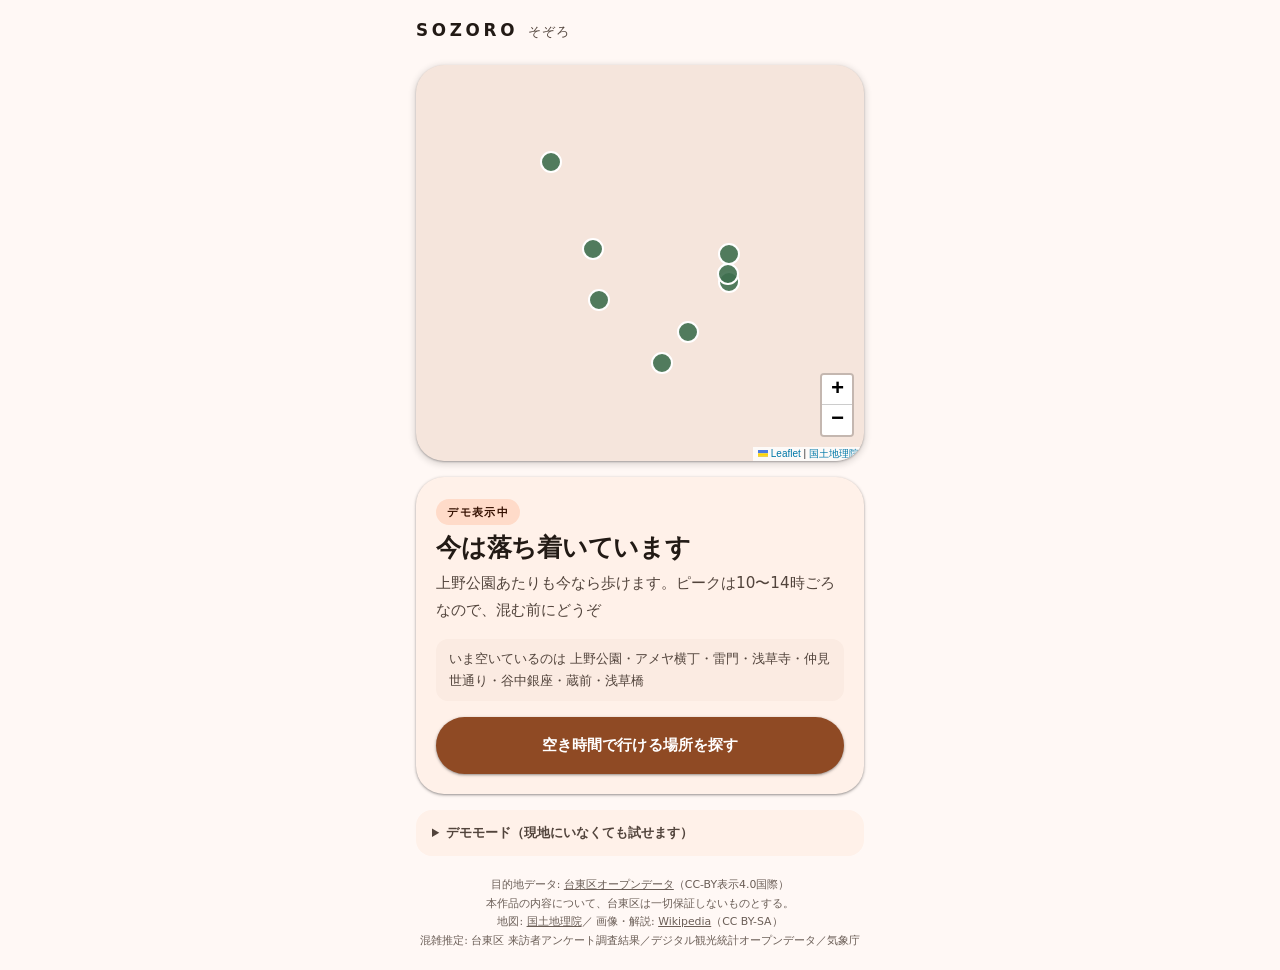
==== commit 0ff32448: "デモモードを追加（現地にいなくても通しで試せるようにする） 浅草・上野に実際にいないと何も試せず、審査員も同じ状況に置かれる。 位置と歩行をシミュレートできるようにした。  - ホームのデモパネルに「" ====
--- a/docs/index.html
+++ b/docs/index.html
@@ -36,8 +36,25 @@
         <button class="btn btn--primary" id="home-cta">空き時間で行ける場所を探す</button>
       </div>
 
-      <details class="demo">
-        <summary>デモ用に日時を変える</summary>
+      <details class="demo" id="demo-panel">
+        <summary>デモモード（現地にいなくても試せます）</summary>
+
+        <p class="demo__label">いる場所</p>
+        <div class="demo__row">
+          <select id="demo-place">
+            <option value="">実際の現在地を使う</option>
+            <option value="35.7108,139.7967">雷門（浅草）</option>
+            <option value="35.7147,139.7968">浅草寺 境内</option>
+            <option value="35.7154,139.7734">上野公園</option>
+            <option value="35.7083,139.7744">アメヤ横丁</option>
+            <option value="35.7205,139.7654">谷中</option>
+            <option value="35.7039,139.7897">蔵前</option>
+            <option value="35.6995,139.7853">浅草橋</option>
+          </select>
+        </div>
+        <p class="note note--small">地図を直接タップしても、そこにいることにできます。</p>
+
+        <p class="demo__label">日時と天気</p>
         <div class="demo__row">
           <input type="datetime-local" id="demo-time">
           <select id="demo-weather">
@@ -46,11 +63,13 @@
         </div>
         <div class="demo__row">
           <button class="btn btn--link" id="demo-apply">この日時にする</button>
-          <button class="btn btn--link" id="demo-reset">実時刻に戻す</button>
-        </div>
+          <button class="btn btn--link" id="demo-reset">すべて実際の値に戻す</button>
+        </div>
+
         <p class="note note--small">
           8月は最も空く月（係数0.871）で、15時以降は混雑スコアが落ちます。
-          実時刻のままだと「混んでいます」が出ないことがあるため、審査で見せる用の操作です。
+          実時刻・実際の場所のままだと「混んでいます」が出ないことがあるため、
+          <strong>浅草か上野を選び、11月あたりの正午にする</strong>と体験がひととおり見られます。
         </p>
       </details>
     </section>
@@ -149,6 +168,11 @@
         <button class="btn" id="btn-repick">引き直す</button>
         <button class="btn btn--quiet" id="btn-quit">やめる</button>
       </div>
+
+      <div class="demo demo--inline" id="nav-demo" hidden>
+        <p class="demo__label">デモモード中</p>
+        <button class="btn btn--link" id="demo-walk">目的地に向かって歩く（早送り）</button>
+      </div>
     </section>
 
     <!-- 3枚目: 到着 -->
--- a/docs/app.css
+++ b/docs/app.css
@@ -546,3 +546,19 @@
     transition-duration: .01ms !important;
   }
 }
+
+/* ── デモモードの操作 ───────────────────────────────────── */
+.demo__label {
+  margin: .9rem 0 .3rem;
+  font-size: .72rem;
+  font-weight: 800;
+  letter-spacing: .1em;
+  color: var(--on-surface-variant);
+}
+.demo__label:first-of-type { margin-top: .8rem; }
+.demo--inline { background: var(--primary-container); color: var(--on-primary-container); }
+.demo--inline .demo__label { color: inherit; opacity: .8; }
+.demo--inline .btn--link { color: inherit; width: 100%; }
+
+/* デモの現在地マーカーを目立たせる */
+.leaflet-container .demo-here { filter: drop-shadow(0 0 6px rgba(0, 0, 0, .35)); }
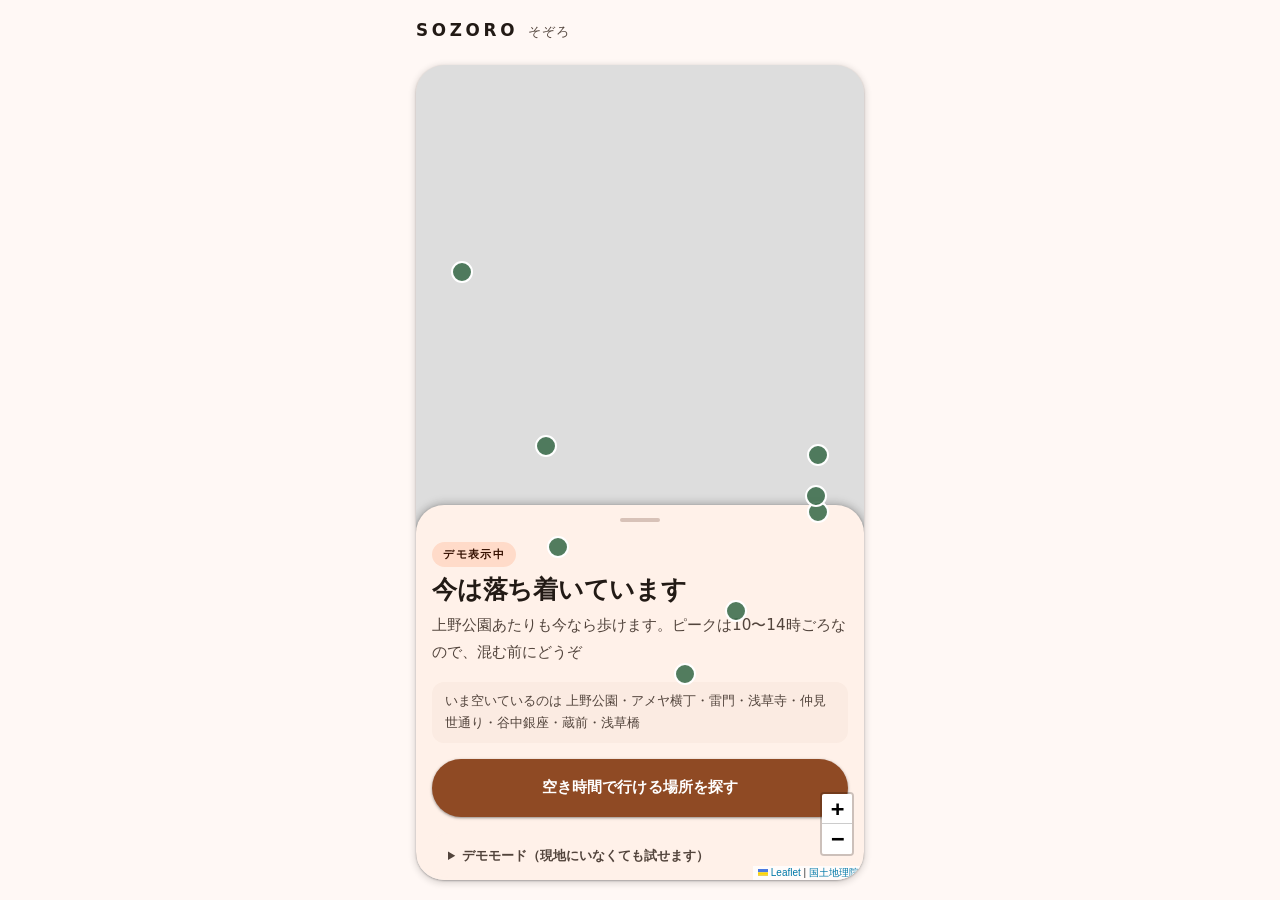
==== commit 1300a9a9: "①〜④を地図に重なるボトムシートにした（Google マップのネイティブアプリの形） Figma の意図どおり、⑤「運命の旅が始まる」より前は地図を出したままにする。  - 地図とシートを重ねる .s" ====
--- a/docs/index.html
+++ b/docs/index.html
@@ -25,8 +25,17 @@
 
 
     <!-- 0枚目: ホーム。混雑の提示から始める -->
+    <!-- 地図の上にシートを重ねる（Google マップのネイティブアプリと同じ形）。
+         ⑤「運命の旅が始まる」から先は、地図を隠して全画面に切り替える。 -->
+    <div class="stage" id="stage">
+      <div class="map" id="map" aria-label="台東区の主要ランドマークの混雑状況"></div>
+
+      <section class="sheet" id="sheet" data-detent="peek">
+        <button class="sheet__grip" id="sheet-grip" aria-label="パネルを開閉する"
+                aria-expanded="false"><span></span></button>
+        <div class="sheet__body" id="sheet-body">
+
     <section class="screen" id="screen-home">
-      <div class="map" id="map" aria-label="台東区の主要ランドマークの混雑状況"></div>
 
       <div class="card" id="home-card">
         <p class="card__demo" id="home-demo" hidden>デモ表示中</p>
@@ -72,6 +81,14 @@
           <strong>浅草か上野を選び、11月あたりの正午にする</strong>と体験がひととおり見られます。
         </p>
       </details>
+
+      <footer class="credit">
+    <p>目的地データ: <a href="https://www.city.taito.lg.jp/kusei/online/opendata/" target="_blank" rel="noopener">台東区オープンデータ</a>（CC-BY表示4.0国際）</p>
+    <p>本作品の内容について、台東区は一切保証しないものとする。</p>
+    <p>地図: <a href="https://maps.gsi.go.jp/development/ichiran.html" target="_blank" rel="noopener">国土地理院</a>／
+       画像・解説: <a href="https://ja.wikipedia.org/" target="_blank" rel="noopener">Wikipedia</a>（CC BY-SA）</p>
+    <p>混雑推定: 台東区 来訪者アンケート調査結果／デジタル観光統計オープンデータ／気象庁</p>
+      </footer>
     </section>
 
 
@@ -130,15 +147,19 @@
       </div>
     </section>
 
+        </div><!-- /.sheet__body -->
+      </section><!-- /.sheet -->
+    </div><!-- /.stage -->
+
     <!-- 5枚目: 運命の旅が始まる -->
-    <section class="screen screen--center" id="screen-journey" hidden>
+    <section class="screen screen--center screen--full" id="screen-journey" hidden>
       <p class="journey__text">運命の旅が<br>始まります。</p>
       <div class="journey__line" aria-hidden="true"></div>
     </section>
 
 
     <!-- 2枚目: ナビ -->
-    <section class="screen" id="screen-nav" hidden>
+    <section class="screen screen--full" id="screen-nav" hidden>
       <p class="nav__caption" id="nav-caption">こっちの方角です</p>
 
       <div class="compass">
@@ -176,7 +197,7 @@
     </section>
 
     <!-- 3枚目: 到着 -->
-    <section class="screen" id="screen-arrived" hidden>
+    <section class="screen screen--full" id="screen-arrived" hidden>
       <p class="arrived__eyebrow">着きました</p>
       <h2 class="arrived__name" id="arrived-name" role="status">—</h2>
       <p class="arrived__kind" id="arrived-kind"></p>
@@ -203,13 +224,6 @@
 
   <p class="error" id="error" hidden></p>
 
-  <footer class="credit">
-    <p>目的地データ: <a href="https://www.city.taito.lg.jp/kusei/online/opendata/" target="_blank" rel="noopener">台東区オープンデータ</a>（CC-BY表示4.0国際）</p>
-    <p>本作品の内容について、台東区は一切保証しないものとする。</p>
-    <p>地図: <a href="https://maps.gsi.go.jp/development/ichiran.html" target="_blank" rel="noopener">国土地理院</a>／
-       画像・解説: <a href="https://ja.wikipedia.org/" target="_blank" rel="noopener">Wikipedia</a>（CC BY-SA）</p>
-    <p>混雑推定: 台東区 来訪者アンケート調査結果／デジタル観光統計オープンデータ／気象庁</p>
-  </footer>
 
 </div>
 <script src="vendor/leaflet.js"></script>
--- a/docs/app.css
+++ b/docs/app.css
@@ -131,9 +131,11 @@
 }
 .brand__sub { font-size: .8rem; color: var(--on-surface-variant); letter-spacing: .1em; }
 
-main { flex: 1; display: flex; }
+main { flex: 1; display: flex; min-height: 0; }
 
 .screen { flex: 1; display: flex; flex-direction: column; gap: 1rem; }
+/* シートの中の画面は、シート側がスクロールを持つので伸ばさない */
+.sheet__body .screen { flex: none; }
 .screen[hidden] { display: none; }
 .screen--center {
   min-height: 50vh;
@@ -247,22 +249,76 @@
 }
 .btn-row { display: flex; gap: .6rem; }
 
-/* ── ホームの地図とカード ────────────────────────────────── */
-.map {
-  height: 44vh;
-  min-height: 240px;
+/* ── 地図の上にシートを重ねる（Google マップのネイティブアプリと同じ形）── */
+.stage {
+  position: relative;
+  flex: 1;
+  min-height: 0;
   border-radius: var(--shape-xl);
   overflow: hidden;
   background: var(--surface-high);
   box-shadow: var(--elev-2);
 }
+.stage[hidden] { display: none; }
+
+.map { position: absolute; inset: 0; }
+
+.sheet {
+  position: absolute;
+  left: 0;
+  right: 0;
+  bottom: 0;
+  height: 92%;
+  display: flex;
+  flex-direction: column;
+  background: var(--surface-low);
+  border-radius: var(--shape-xl) var(--shape-xl) 0 0;
+  box-shadow: 0 -2px 10px rgba(0, 0, 0, .18), var(--elev-3);
+  transform: translateY(var(--sheet-offset, 60%));
+  transition: transform var(--dur-mid) var(--ease-out);
+  touch-action: none;          /* 縦スワイプを地図に取られないようにする */
+}
+.sheet[data-dragging='true'] { transition: none; }
+
+/* つまみ。押しても開閉できるようにボタンにしてある */
+.sheet__grip {
+  flex: none;
+  display: grid;
+  place-items: center;
+  width: 100%;
+  height: 30px;
+  padding: 0;
+  border: none;
+  background: transparent;
+  cursor: grab;
+}
+.sheet__grip span {
+  display: block;
+  width: 40px;
+  height: 4px;
+  border-radius: var(--shape-full);
+  background: var(--outline-variant);
+}
+.sheet__grip:active { cursor: grabbing; }
+
+.sheet__body {
+  flex: 1;
+  min-height: 0;
+  overflow-y: auto;
+  overscroll-behavior: contain;
+  -webkit-overflow-scrolling: touch;
+  padding: 0 1rem 1.25rem;
+}
+/* 畳んでいるときは中身をスクロールさせない（地図を触りたいので） */
+.sheet[data-detent='peek'] .sheet__body { overflow-y: hidden; }
+
+/* 全画面の画面（⑤以降）は舞台を隠して出す */
+.screen--full { padding-bottom: .5rem; }
 .map .leaflet-control-attribution { font-size: 10px; }
 
 .card {
-  padding: 1.25rem;
-  border-radius: var(--shape-xl);
-  background: var(--surface-low);
-  box-shadow: var(--elev-1);
+  padding: .25rem 0 0;
+  background: transparent;
 }
 .card__demo {
   margin: 0 0 .4rem;
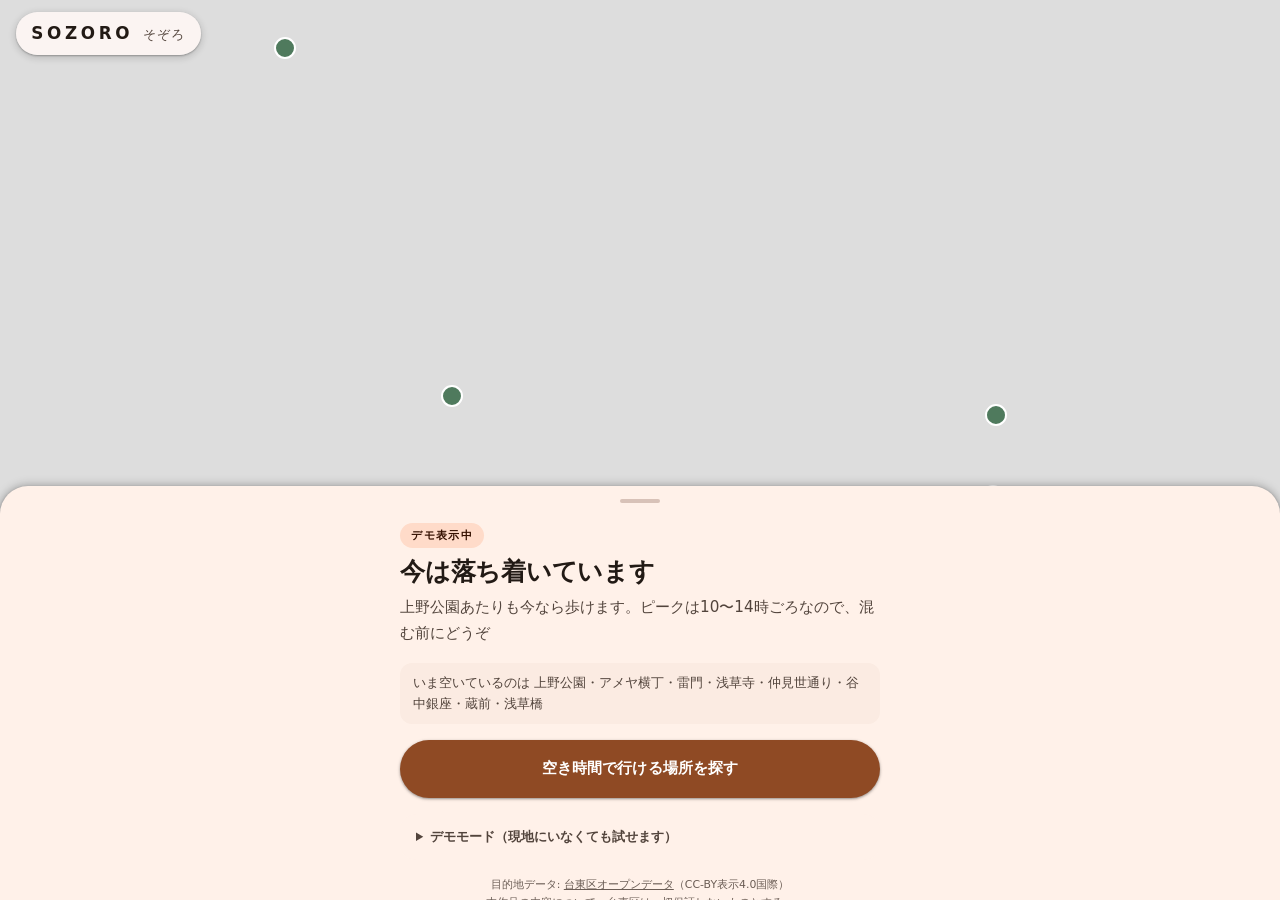
==== commit c52ede62: "地図を Google マップに切り替えられるようにした（キーが無ければ国土地理院に落ちる） 依頼により Google マップへ移行する。ただし提出当日に地図が出ない事故を 避けたいので、キーが無い・読" ====
--- a/docs/index.html
+++ b/docs/index.html
@@ -85,7 +85,7 @@
       <footer class="credit">
     <p>目的地データ: <a href="https://www.city.taito.lg.jp/kusei/online/opendata/" target="_blank" rel="noopener">台東区オープンデータ</a>（CC-BY表示4.0国際）</p>
     <p>本作品の内容について、台東区は一切保証しないものとする。</p>
-    <p>地図: <a href="https://maps.gsi.go.jp/development/ichiran.html" target="_blank" rel="noopener">国土地理院</a>／
+    <p>地図: <span id="credit-map"><a href="https://maps.gsi.go.jp/development/ichiran.html" target="_blank" rel="noopener">国土地理院</a></span>／
        画像・解説: <a href="https://ja.wikipedia.org/" target="_blank" rel="noopener">Wikipedia</a>（CC BY-SA）</p>
     <p>混雑推定: 台東区 来訪者アンケート調査結果／デジタル観光統計オープンデータ／気象庁</p>
       </footer>
--- a/docs/app.css
+++ b/docs/app.css
@@ -112,18 +112,28 @@
 }
 
 .app {
-  max-width: 30rem;
-  margin: 0 auto;
+  position: relative;
   min-height: 100dvh;
-  padding: max(1rem, env(safe-area-inset-top)) 1rem
-           max(1.25rem, env(safe-area-inset-bottom));
   display: flex;
   flex-direction: column;
-  gap: 1.25rem;
-}
-
-/* ── ヘッダ ─────────────────────────────────────────────── */
-.brand { display: flex; align-items: baseline; gap: .6rem; }
+}
+
+/* ── ヘッダ（地図の上に浮かせる）───────────────────────────── */
+.brand {
+  position: absolute;
+  top: calc(env(safe-area-inset-top) + .75rem);
+  left: 1rem;
+  z-index: 1100;                /* シート(1000)よりさらに上 */
+  display: flex;
+  align-items: baseline;
+  gap: .6rem;
+  padding: .45rem .95rem;
+  border-radius: var(--shape-full);
+  /* 地図の上でも読めるように、下地を敷く */
+  background: color-mix(in srgb, var(--surface) 88%, transparent);
+  backdrop-filter: blur(8px);
+  box-shadow: var(--elev-2);
+}
 .brand__mark {
   font-size: 1.05rem;
   font-weight: 800;          /* Expressive は字が太い */
@@ -254,14 +264,12 @@
   position: relative;
   flex: 1;
   min-height: 0;
-  border-radius: var(--shape-xl);
   overflow: hidden;
   background: var(--surface-high);
-  box-shadow: var(--elev-2);
 }
 .stage[hidden] { display: none; }
 
-.map { position: absolute; inset: 0; }
+.map { position: absolute; inset: 0; z-index: 0; }
 
 .sheet {
   position: absolute;
@@ -274,7 +282,13 @@
   background: var(--surface-low);
   border-radius: var(--shape-xl) var(--shape-xl) 0 0;
   box-shadow: 0 -2px 10px rgba(0, 0, 0, .18), var(--elev-3);
-  transform: translateY(var(--sheet-offset, 60%));
+  /* Leaflet はペインに z-index 400、コントロールに 800 を振る。
+     指定しないとシートがその下に潜って地図に隠れる。 */
+  z-index: 1000;
+  /* JS が動く前でも peek と同じ位置に出す。
+     シートの高さは舞台の 92%。舞台の 46% を見せたいので、
+     隠す量は (92-46)/92 = 50%（シート自身の高さに対して）。 */
+  transform: translateY(var(--sheet-offset, 50%));
   transition: transform var(--dur-mid) var(--ease-out);
   touch-action: none;          /* 縦スワイプを地図に取られないようにする */
 }
@@ -307,13 +321,26 @@
   overflow-y: auto;
   overscroll-behavior: contain;
   -webkit-overflow-scrolling: touch;
-  padding: 0 1rem 1.25rem;
-}
+  padding: 0 1rem max(1.25rem, env(safe-area-inset-bottom));
+}
+.sheet__body > * { max-width: 30rem; margin-inline: auto; }
 /* 畳んでいるときは中身をスクロールさせない（地図を触りたいので） */
-.sheet[data-detent='peek'] .sheet__body { overflow-y: hidden; }
-
-/* 全画面の画面（⑤以降）は舞台を隠して出す */
-.screen--full { padding-bottom: .5rem; }
+.sheet[data-detent='peek'] .sheet__body,
+.sheet[data-detent='min'] .sheet__body { overflow-y: hidden; }
+
+/* つまみだけ出している状態では、つまみを目立たせる */
+.sheet[data-detent='min'] .sheet__grip span { background: var(--outline); width: 52px; }
+
+/* 全画面の画面（⑤以降）は舞台を隠して出す。
+   .app の余白を外したので、こちらで持つ。ロゴのぶん上を空ける。 */
+.screen--full {
+  max-width: 30rem;
+  margin-inline: auto;
+  width: 100%;
+  padding:
+    calc(env(safe-area-inset-top) + 4rem) 1rem
+    max(1.25rem, env(safe-area-inset-bottom));
+}
 .map .leaflet-control-attribution { font-size: 10px; }
 
 .card {
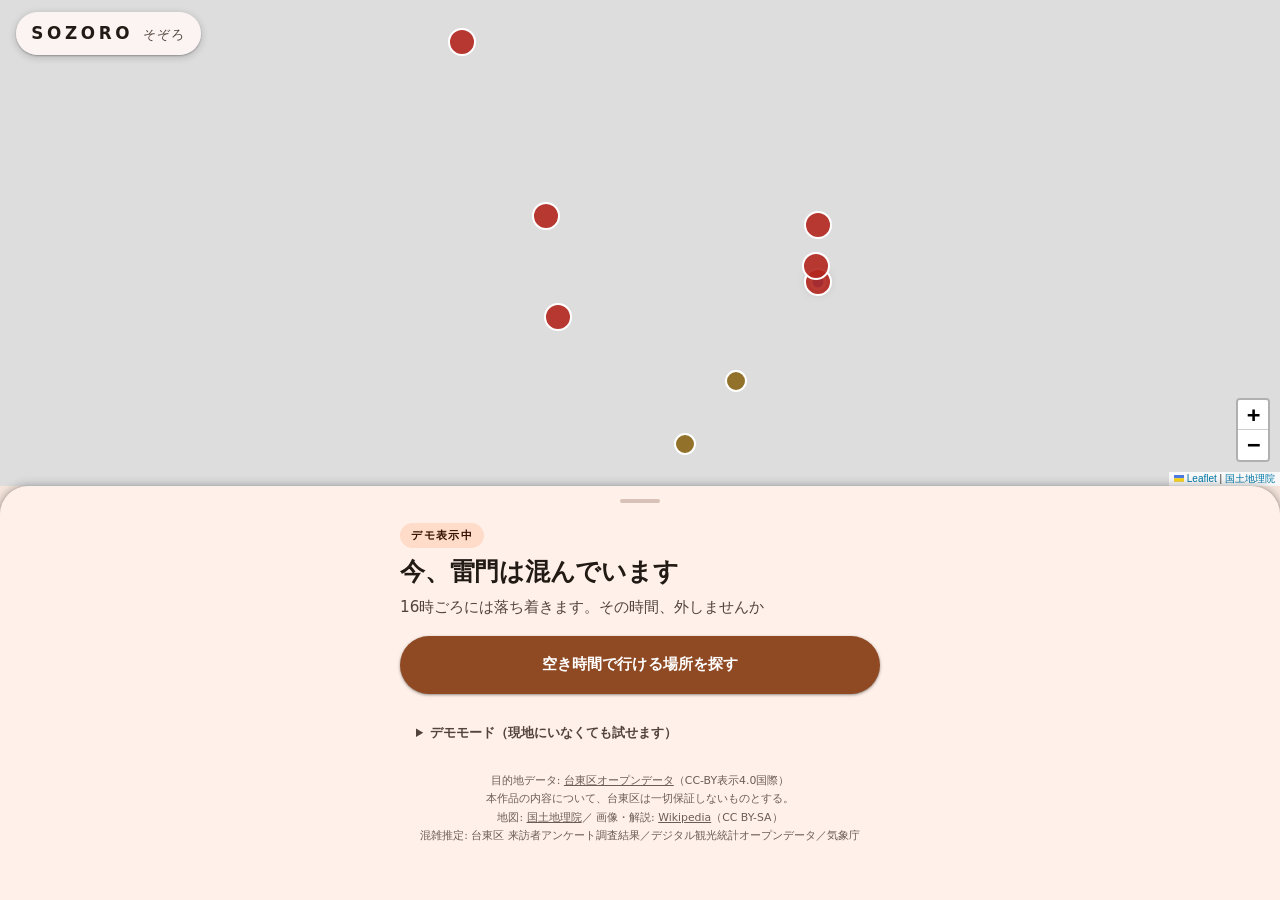
==== commit d1d6fe38: "「引き直す」を削除し、最初からデモモード（雷門・11月23日12時）で開くようにした 審査員が現地にいなくても、開いた瞬間に「今、雷門は混んでいます」から 始められるようにする。実際の現在地で使うとき" ====
--- a/docs/index.html
+++ b/docs/index.html
@@ -76,9 +76,11 @@
         </div>
 
         <p class="note note--small">
-          8月は最も空く月（係数0.871）で、15時以降は混雑スコアが落ちます。
-          実時刻・実際の場所のままだと「混んでいます」が出ないことがあるため、
-          <strong>浅草か上野を選び、11月あたりの正午にする</strong>と体験がひととおり見られます。
+          <strong>はじめは「雷門・11月23日 12:00」に合わせてあります。</strong>
+          現地にいなくても、混雑の提示から到着まで通して試せます。
+          実際の現在地と時刻で使うときは「すべて実際の値に戻す」を押してください。
+          （8月は最も空く月で、15時以降は混雑スコアが落ちるため、
+          実時刻のままだと「混んでいます」が出ないことがあります）
         </p>
       </details>
 
@@ -115,8 +117,8 @@
       <div class="field">
         <label class="field__label" for="mood-minutes">次の予定までの時間</label>
         <div class="field__row">
-          <input type="range" id="mood-minutes" min="20" max="120" step="10" value="30">
-          <output class="field__value" id="mood-minutes-value">30 分</output>
+          <input type="range" id="mood-minutes" min="20" max="120" step="5" value="50">
+          <output class="field__value" id="mood-minutes-value">50 分</output>
         </div>
       </div>
 
@@ -186,7 +188,6 @@
       </div>
 
       <div class="btn-row">
-        <button class="btn" id="btn-repick">引き直す</button>
         <button class="btn btn--quiet" id="btn-quit">やめる</button>
       </div>
 
--- a/docs/app.css
+++ b/docs/app.css
@@ -269,7 +269,11 @@
 }
 .stage[hidden] { display: none; }
 
-.map { position: absolute; inset: 0; z-index: 0; }
+.map {
+  position: absolute;
+  inset: 0 0 auto 0;   /* 高さは JS がシートの上端に合わせる */
+  z-index: 0;
+}
 
 .sheet {
   position: absolute;
